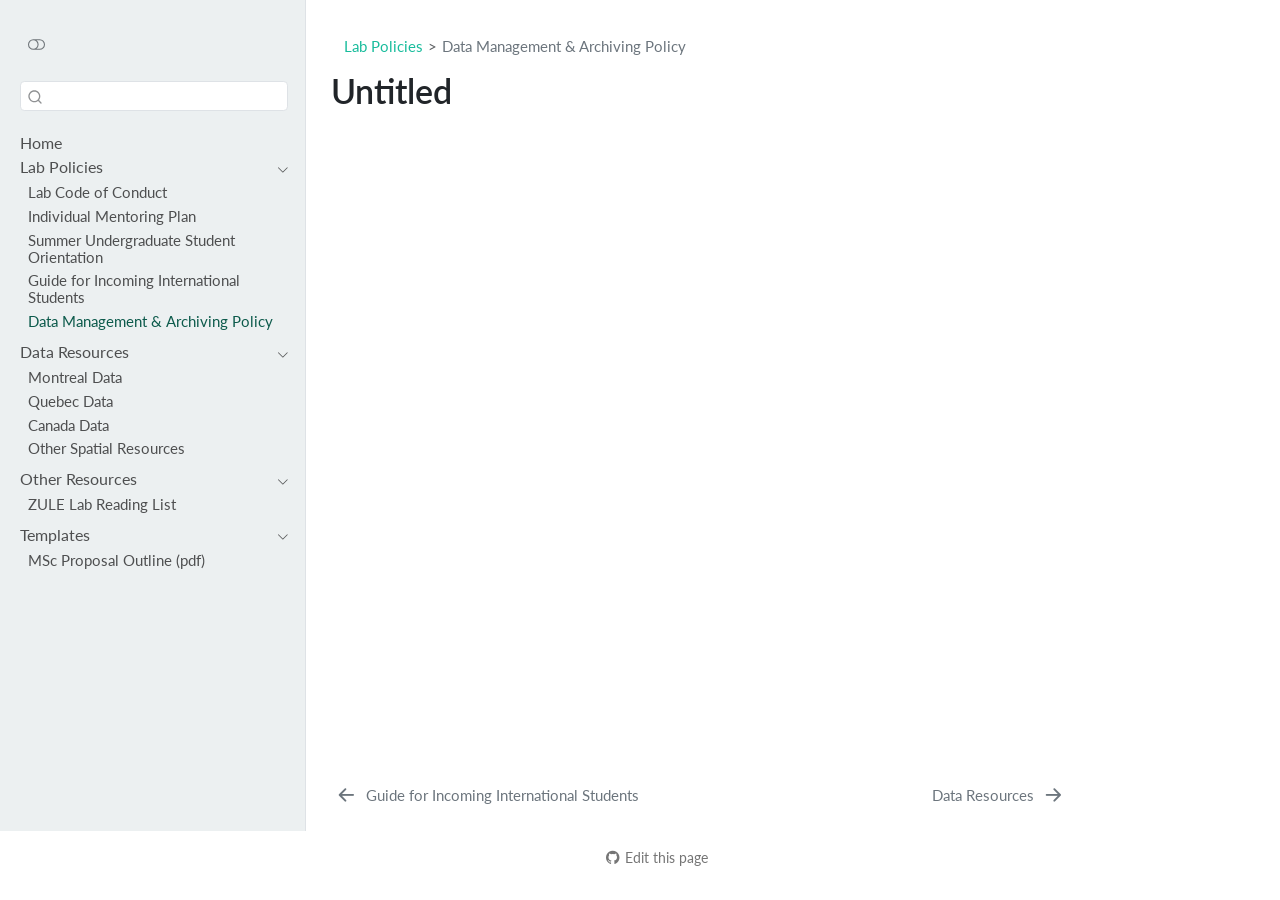
==== docs/policies/06-data-management.html @ 966eddfb "revamp structure" ====
<!DOCTYPE html>
<html xmlns="http://www.w3.org/1999/xhtml" lang="en" xml:lang="en"><head>

<meta charset="utf-8">
<meta name="generator" content="quarto-1.9.38">

<meta name="viewport" content="width=device-width, initial-scale=1.0, user-scalable=yes">


<title>Untitled – ZULE Lab Resources</title>
<style>
/* Default styles provided by pandoc.
** See https://pandoc.org/MANUAL.html#variables-for-html for config info.
*/
code{white-space: pre-wrap;}
span.smallcaps{font-variant: small-caps;}
div.columns{display: flex; gap: min(4vw, 1.5em);}
div.column{flex: auto; overflow-x: auto;}
div.hanging-indent{margin-left: 1.5em; text-indent: -1.5em;}
ul.task-list{list-style: none;}
ul.task-list li input[type="checkbox"] {
  width: 0.8em;
  margin: 0 0.8em 0.2em -1em; /* quarto-specific, see https://github.com/quarto-dev/quarto-cli/issues/4556 */ 
  vertical-align: middle;
}
</style>


<script src="../site_libs/quarto-nav/quarto-nav.js"></script>
<script src="../site_libs/quarto-nav/headroom.min.js"></script>
<script src="../site_libs/clipboard/clipboard.min.js"></script>
<script src="../site_libs/quarto-search/autocomplete.umd.js"></script>
<script src="../site_libs/quarto-search/fuse.min.js"></script>
<script src="../site_libs/quarto-search/quarto-search.js"></script>
<meta name="quarto:offset" content="../">
<link href="../spatial-resources/00-spatial-resources.html" rel="next">
<link href="../policies/05-international-student-orientation.html" rel="prev">
<script src="../site_libs/quarto-html/quarto.js" type="module"></script>
<script src="../site_libs/quarto-html/tabsets/tabsets.js" type="module"></script>
<script src="../site_libs/quarto-html/popper.min.js"></script>
<script src="../site_libs/quarto-html/tippy.umd.min.js"></script>
<script src="../site_libs/quarto-html/anchor.min.js"></script>
<link href="../site_libs/quarto-html/tippy.css" rel="stylesheet">
<link href="../site_libs/quarto-html/quarto-syntax-highlighting-15634bcf2e68342d4ad2dfa704d543f6.css" rel="stylesheet" class="quarto-color-scheme" id="quarto-text-highlighting-styles">
<link href="../site_libs/quarto-html/quarto-syntax-highlighting-dark-0a6b7249c26820e032cb0bd839ff02b1.css" rel="stylesheet" class="quarto-color-scheme quarto-color-alternate" id="quarto-text-highlighting-styles">
<link href="../site_libs/quarto-html/quarto-syntax-highlighting-15634bcf2e68342d4ad2dfa704d543f6.css" rel="stylesheet" class="quarto-color-scheme-extra" id="quarto-text-highlighting-styles">
<script src="../site_libs/bootstrap/bootstrap.min.js"></script>
<link href="../site_libs/bootstrap/bootstrap-icons.css" rel="stylesheet">
<link href="../site_libs/bootstrap/bootstrap-dfa6c60f9e2a858bb5da601997c369d1.min.css" rel="stylesheet" append-hash="true" class="quarto-color-scheme" id="quarto-bootstrap" data-mode="light">
<link href="../site_libs/bootstrap/bootstrap-dark-0b625a34ad3ce481e390cf41b3ecef67.min.css" rel="stylesheet" append-hash="true" class="quarto-color-scheme quarto-color-alternate" id="quarto-bootstrap" data-mode="dark">
<link href="../site_libs/bootstrap/bootstrap-dfa6c60f9e2a858bb5da601997c369d1.min.css" rel="stylesheet" append-hash="true" class="quarto-color-scheme-extra" id="quarto-bootstrap" data-mode="light">
<script id="quarto-search-options" type="application/json">{
  "location": "sidebar",
  "copy-button": false,
  "collapse-after": 3,
  "panel-placement": "start",
  "type": "textbox",
  "limit": 50,
  "keyboard-shortcut": [
    "f",
    "/",
    "s"
  ],
  "show-item-context": false,
  "language": {
    "search-no-results-text": "No results",
    "search-matching-documents-text": "matching documents",
    "search-copy-link-title": "Copy link to search",
    "search-hide-matches-text": "Hide additional matches",
    "search-more-match-text": "more match in this document",
    "search-more-matches-text": "more matches in this document",
    "search-clear-button-title": "Clear",
    "search-text-placeholder": "",
    "search-detached-cancel-button-title": "Cancel",
    "search-submit-button-title": "Submit",
    "search-label": "Search"
  }
}</script>


</head>

<body class="nav-sidebar docked quarto-light"><script id="quarto-html-before-body" type="application/javascript">
    const toggleBodyColorMode = (bsSheetEl) => {
      const mode = bsSheetEl.getAttribute("data-mode");
      const bodyEl = window.document.querySelector("body");
      if (mode === "dark") {
        bodyEl.classList.add("quarto-dark");
        bodyEl.classList.remove("quarto-light");
      } else {
        bodyEl.classList.add("quarto-light");
        bodyEl.classList.remove("quarto-dark");
      }
    }
    const toggleBodyColorPrimary = () => {
      const bsSheetEl = window.document.querySelector("link#quarto-bootstrap:not([rel=disabled-stylesheet])");
      if (bsSheetEl) {
        toggleBodyColorMode(bsSheetEl);
      }
    }
    const setColorSchemeToggle = (alternate) => {
      const toggles = window.document.querySelectorAll('.quarto-color-scheme-toggle');
      for (let i=0; i < toggles.length; i++) {
        const toggle = toggles[i];
        if (toggle) {
          if (alternate) {
            toggle.classList.add("alternate");
          } else {
            toggle.classList.remove("alternate");
          }
        }
      }
    };
    const toggleColorMode = (alternate) => {
      // Switch the stylesheets
      const primaryStylesheets = window.document.querySelectorAll('link.quarto-color-scheme:not(.quarto-color-alternate)');
      const alternateStylesheets = window.document.querySelectorAll('link.quarto-color-scheme.quarto-color-alternate');
      manageTransitions('#quarto-margin-sidebar .nav-link', false);
      if (alternate) {
        // note: dark is layered on light, we don't disable primary!
        enableStylesheet(alternateStylesheets);
        for (const sheetNode of alternateStylesheets) {
          if (sheetNode.id === "quarto-bootstrap") {
            toggleBodyColorMode(sheetNode);
          }
        }
      } else {
        disableStylesheet(alternateStylesheets);
        enableStylesheet(primaryStylesheets)
        toggleBodyColorPrimary();
      }
      manageTransitions('#quarto-margin-sidebar .nav-link', true);
      // Switch the toggles
      setColorSchemeToggle(alternate)
      // Hack to workaround the fact that safari doesn't
      // properly recolor the scrollbar when toggling (#1455)
      if (navigator.userAgent.indexOf('Safari') > 0 && navigator.userAgent.indexOf('Chrome') == -1) {
        manageTransitions("body", false);
        window.scrollTo(0, 1);
        setTimeout(() => {
          window.scrollTo(0, 0);
          manageTransitions("body", true);
        }, 40);
      }
    }
    const disableStylesheet = (stylesheets) => {
      for (let i=0; i < stylesheets.length; i++) {
        const stylesheet = stylesheets[i];
        stylesheet.rel = 'disabled-stylesheet';
      }
    }
    const enableStylesheet = (stylesheets) => {
      for (let i=0; i < stylesheets.length; i++) {
        const stylesheet = stylesheets[i];
        if(stylesheet.rel !== 'stylesheet') { // for Chrome, which will still FOUC without this check
          stylesheet.rel = 'stylesheet';
        }
      }
    }
    const manageTransitions = (selector, allowTransitions) => {
      const els = window.document.querySelectorAll(selector);
      for (let i=0; i < els.length; i++) {
        const el = els[i];
        if (allowTransitions) {
          el.classList.remove('notransition');
        } else {
          el.classList.add('notransition');
        }
      }
    }
    const isFileUrl = () => {
      return window.location.protocol === 'file:';
    }
    const hasAlternateSentinel = () => {
      let styleSentinel = getColorSchemeSentinel();
      if (styleSentinel !== null) {
        return styleSentinel === "alternate";
      } else {
        return false;
      }
    }
    const setStyleSentinel = (alternate) => {
      const value = alternate ? "alternate" : "default";
      if (!isFileUrl()) {
        window.localStorage.setItem("quarto-color-scheme", value);
      } else {
        localAlternateSentinel = value;
      }
    }
    const getColorSchemeSentinel = () => {
      if (!isFileUrl()) {
        const storageValue = window.localStorage.getItem("quarto-color-scheme");
        return storageValue != null ? storageValue : localAlternateSentinel;
      } else {
        return localAlternateSentinel;
      }
    }
    const toggleGiscusIfUsed = (isAlternate, darkModeDefault) => {
      const baseTheme = document.querySelector('#giscus-base-theme')?.value ?? 'light';
      const alternateTheme = document.querySelector('#giscus-alt-theme')?.value ?? 'dark';
      let newTheme = '';
      if(authorPrefersDark) {
        newTheme = isAlternate ? baseTheme : alternateTheme;
      } else {
        newTheme = isAlternate ? alternateTheme : baseTheme;
      }
      const changeGiscusTheme = () => {
        // From: https://github.com/giscus/giscus/issues/336
        const sendMessage = (message) => {
          const iframe = document.querySelector('iframe.giscus-frame');
          if (!iframe) return;
          iframe.contentWindow.postMessage({ giscus: message }, 'https://giscus.app');
        }
        sendMessage({
          setConfig: {
            theme: newTheme
          }
        });
      }
      const isGiscussLoaded = window.document.querySelector('iframe.giscus-frame') !== null;
      if (isGiscussLoaded) {
        changeGiscusTheme();
      }
    };
    const authorPrefersDark = false;
    const darkModeDefault = authorPrefersDark;
      document.querySelector('link#quarto-text-highlighting-styles.quarto-color-scheme-extra').rel = 'disabled-stylesheet';
      document.querySelector('link#quarto-bootstrap.quarto-color-scheme-extra').rel = 'disabled-stylesheet';
    let localAlternateSentinel = darkModeDefault ? 'alternate' : 'default';
    // Dark / light mode switch
    window.quartoToggleColorScheme = () => {
      // Read the current dark / light value
      let toAlternate = !hasAlternateSentinel();
      toggleColorMode(toAlternate);
      setStyleSentinel(toAlternate);
      toggleGiscusIfUsed(toAlternate, darkModeDefault);
      window.dispatchEvent(new Event('resize'));
    };
    // Switch to dark mode if need be
    if (hasAlternateSentinel()) {
      toggleColorMode(true);
    } else {
      toggleColorMode(false);
    }
  </script>

<div id="quarto-search-results"></div>
  <header id="quarto-header" class="headroom fixed-top">
  <nav class="quarto-secondary-nav">
    <div class="container-fluid d-flex">
      <button type="button" class="quarto-btn-toggle btn" data-bs-toggle="collapse" role="button" data-bs-target=".quarto-sidebar-collapse-item" aria-controls="quarto-sidebar" aria-expanded="false" aria-label="Toggle sidebar navigation" onclick="if (window.quartoToggleHeadroom) { window.quartoToggleHeadroom(); }">
        <i class="bi bi-layout-text-sidebar-reverse"></i>
      </button>
        <nav class="quarto-page-breadcrumbs" aria-label="breadcrumb"><ol class="breadcrumb"><li class="breadcrumb-item"><a href="../policies/00-policies.html">Lab Policies</a></li><li class="breadcrumb-item"><a href="../policies/06-data-management.html">Data Management &amp; Archiving Policy</a></li></ol></nav>
        <a class="flex-grow-1" role="navigation" data-bs-toggle="collapse" data-bs-target=".quarto-sidebar-collapse-item" aria-controls="quarto-sidebar" aria-expanded="false" aria-label="Toggle sidebar navigation" onclick="if (window.quartoToggleHeadroom) { window.quartoToggleHeadroom(); }">      
        </a>
      <button type="button" class="btn quarto-search-button" aria-label="Search" onclick="window.quartoOpenSearch();">
        <i class="bi bi-search"></i>
      </button>
    </div>
  </nav>
</header>
<!-- content -->
<div id="quarto-content" class="quarto-container page-columns page-rows-contents page-layout-article">
<!-- sidebar -->
  <nav id="quarto-sidebar" class="sidebar collapse collapse-horizontal quarto-sidebar-collapse-item sidebar-navigation docked overflow-auto">
    <div class="pt-lg-2 mt-2 text-left sidebar-header">
      <a href="../index.html" class="sidebar-logo-link">
      <img src="../imgs/ZULE_logo_white.png" alt="" class="sidebar-logo light-content py-0 d-lg-inline d-none">
      <img src="../imgs/ZULE_logo_white.png" alt="" class="sidebar-logo dark-content py-0 d-lg-inline d-none">
      </a>
      <div class="sidebar-tools-main">
  <a href="" class="quarto-color-scheme-toggle quarto-navigation-tool  px-1" onclick="window.quartoToggleColorScheme(); return false;" title="Toggle dark mode"><i class="bi"></i></a>
</div>
      </div>
        <div class="mt-2 flex-shrink-0 align-items-center">
        <div class="sidebar-search">
        <div id="quarto-search" class="" title="Search"></div>
        </div>
        </div>
    <div class="sidebar-menu-container"> 
    <ul class="list-unstyled mt-1">
        <li class="sidebar-item">
  <div class="sidebar-item-container"> 
  <a href="../index.html" class="sidebar-item-text sidebar-link">
 <span class="menu-text">Home</span></a>
  </div>
</li>
        <li class="sidebar-item sidebar-item-section">
      <div class="sidebar-item-container"> 
            <a href="../policies/00-policies.html" class="sidebar-item-text sidebar-link">
 <span class="menu-text">Lab Policies</span></a>
          <a class="sidebar-item-toggle text-start" data-bs-toggle="collapse" data-bs-target="#quarto-sidebar-section-1" role="navigation" aria-expanded="true" aria-label="Toggle section">
            <i class="bi bi-chevron-right ms-2"></i>
          </a> 
      </div>
      <ul id="quarto-sidebar-section-1" class="collapse list-unstyled sidebar-section depth1 show">  
          <li class="sidebar-item">
  <div class="sidebar-item-container"> 
  <a href="../policies/01-code-of-conduct.html" class="sidebar-item-text sidebar-link">
 <span class="menu-text">Lab Code of Conduct</span></a>
  </div>
</li>
          <li class="sidebar-item">
  <div class="sidebar-item-container"> 
  <a href="../policies/02-individual-mentoring-plan.html" class="sidebar-item-text sidebar-link">
 <span class="menu-text">Individual Mentoring Plan</span></a>
  </div>
</li>
          <li class="sidebar-item">
  <div class="sidebar-item-container"> 
  <a href="../policies/04-summer-undergrad-orientation.html" class="sidebar-item-text sidebar-link">
 <span class="menu-text">Summer Undergraduate Student Orientation</span></a>
  </div>
</li>
          <li class="sidebar-item">
  <div class="sidebar-item-container"> 
  <a href="../policies/05-international-student-orientation.html" class="sidebar-item-text sidebar-link">
 <span class="menu-text">Guide for Incoming International Students</span></a>
  </div>
</li>
          <li class="sidebar-item">
  <div class="sidebar-item-container"> 
  <a href="../policies/06-data-management.html" class="sidebar-item-text sidebar-link active">
 <span class="menu-text">Data Management &amp; Archiving Policy</span></a>
  </div>
</li>
      </ul>
  </li>
        <li class="sidebar-item sidebar-item-section">
      <div class="sidebar-item-container"> 
            <a href="../spatial-resources/00-spatial-resources.html" class="sidebar-item-text sidebar-link">
 <span class="menu-text">Data Resources</span></a>
          <a class="sidebar-item-toggle text-start" data-bs-toggle="collapse" data-bs-target="#quarto-sidebar-section-2" role="navigation" aria-expanded="true" aria-label="Toggle section">
            <i class="bi bi-chevron-right ms-2"></i>
          </a> 
      </div>
      <ul id="quarto-sidebar-section-2" class="collapse list-unstyled sidebar-section depth1 show">  
          <li class="sidebar-item">
  <div class="sidebar-item-container"> 
  <a href="../spatial-resources/01-montreal-data.html" class="sidebar-item-text sidebar-link">
 <span class="menu-text">Montreal Data</span></a>
  </div>
</li>
          <li class="sidebar-item">
  <div class="sidebar-item-container"> 
  <a href="../spatial-resources/02-quebec-data.html" class="sidebar-item-text sidebar-link">
 <span class="menu-text">Quebec Data</span></a>
  </div>
</li>
          <li class="sidebar-item">
  <div class="sidebar-item-container"> 
  <a href="../spatial-resources/03-canada-data.html" class="sidebar-item-text sidebar-link">
 <span class="menu-text">Canada Data</span></a>
  </div>
</li>
          <li class="sidebar-item">
  <div class="sidebar-item-container"> 
  <a href="../spatial-resources/04-other.html" class="sidebar-item-text sidebar-link">
 <span class="menu-text">Other Spatial Resources</span></a>
  </div>
</li>
      </ul>
  </li>
        <li class="sidebar-item sidebar-item-section">
      <div class="sidebar-item-container"> 
            <a href="../other-resources/00-other-resources.html" class="sidebar-item-text sidebar-link">
 <span class="menu-text">Other Resources</span></a>
          <a class="sidebar-item-toggle text-start" data-bs-toggle="collapse" data-bs-target="#quarto-sidebar-section-3" role="navigation" aria-expanded="true" aria-label="Toggle section">
            <i class="bi bi-chevron-right ms-2"></i>
          </a> 
      </div>
      <ul id="quarto-sidebar-section-3" class="collapse list-unstyled sidebar-section depth1 show">  
          <li class="sidebar-item">
  <div class="sidebar-item-container"> 
  <a href="../other-resources/01-zule-lab-reading-list.html" class="sidebar-item-text sidebar-link">
 <span class="menu-text">ZULE Lab Reading List</span></a>
  </div>
</li>
      </ul>
  </li>
        <li class="sidebar-item sidebar-item-section">
      <div class="sidebar-item-container"> 
            <a class="sidebar-item-text sidebar-link text-start" data-bs-toggle="collapse" data-bs-target="#quarto-sidebar-section-4" role="navigation" aria-expanded="true">
 <span class="menu-text">Templates</span></a>
          <a class="sidebar-item-toggle text-start" data-bs-toggle="collapse" data-bs-target="#quarto-sidebar-section-4" role="navigation" aria-expanded="true" aria-label="Toggle section">
            <i class="bi bi-chevron-right ms-2"></i>
          </a> 
      </div>
      <ul id="quarto-sidebar-section-4" class="collapse list-unstyled sidebar-section depth1 show">  
          <li class="sidebar-item">
  <div class="sidebar-item-container"> 
  <a href="../policies/msc-proposal-outline.pdf" class="sidebar-item-text sidebar-link">
 <span class="menu-text">MSc Proposal Outline (pdf)</span></a>
  </div>
</li>
      </ul>
  </li>
    </ul>
    </div>
</nav>
<div id="quarto-sidebar-glass" class="quarto-sidebar-collapse-item" data-bs-toggle="collapse" data-bs-target=".quarto-sidebar-collapse-item"></div>
<!-- margin-sidebar -->
    <div id="quarto-margin-sidebar" class="sidebar margin-sidebar zindex-bottom">
        
    </div>
<!-- main -->
<main class="content" id="quarto-document-content">


<header id="title-block-header" class="quarto-title-block default"><nav class="quarto-page-breadcrumbs quarto-title-breadcrumbs d-none d-lg-block" aria-label="breadcrumb"><ol class="breadcrumb"><li class="breadcrumb-item"><a href="../policies/00-policies.html">Lab Policies</a></li><li class="breadcrumb-item"><a href="../policies/06-data-management.html">Data Management &amp; Archiving Policy</a></li></ol></nav>
<div class="quarto-title">
<h1 class="title">Untitled</h1>
</div>



<div class="quarto-title-meta">

    
  
    
  </div>
  


</header>





</main> <!-- /main -->
<script id="quarto-html-after-body" type="application/javascript">
  window.document.addEventListener("DOMContentLoaded", function (event) {
    // Ensure there is a toggle, if there isn't float one in the top right
    if (window.document.querySelector('.quarto-color-scheme-toggle') === null) {
      const a = window.document.createElement('a');
      a.classList.add('top-right');
      a.classList.add('quarto-color-scheme-toggle');
      a.href = "";
      a.onclick = function() { try { window.quartoToggleColorScheme(); } catch {} return false; };
      const i = window.document.createElement("i");
      i.classList.add('bi');
      a.appendChild(i);
      window.document.body.appendChild(a);
    }
    setColorSchemeToggle(hasAlternateSentinel())
    const icon = "";
    const anchorJS = new window.AnchorJS();
    anchorJS.options = {
      placement: 'right',
      icon: icon
    };
    anchorJS.add('.anchored');
    const isCodeAnnotation = (el) => {
      for (const clz of el.classList) {
        if (clz.startsWith('code-annotation-')) {                     
          return true;
        }
      }
      return false;
    }
    const onCopySuccess = function(e) {
      // button target
      const button = e.trigger;
      // don't keep focus
      button.blur();
      // flash "checked"
      button.classList.add('code-copy-button-checked');
      var currentTitle = button.getAttribute("title");
      button.setAttribute("title", "Copied!");
      let tooltip;
      if (window.bootstrap) {
        button.setAttribute("data-bs-toggle", "tooltip");
        button.setAttribute("data-bs-placement", "left");
        button.setAttribute("data-bs-title", "Copied!");
        tooltip = new bootstrap.Tooltip(button, 
          { trigger: "manual", 
            customClass: "code-copy-button-tooltip",
            offset: [0, -8]});
        tooltip.show();    
      }
      setTimeout(function() {
        if (tooltip) {
          tooltip.hide();
          button.removeAttribute("data-bs-title");
          button.removeAttribute("data-bs-toggle");
          button.removeAttribute("data-bs-placement");
        }
        button.setAttribute("title", currentTitle);
        button.classList.remove('code-copy-button-checked');
      }, 1000);
      // clear code selection
      e.clearSelection();
    }
    const getTextToCopy = function(trigger) {
      const outerScaffold = trigger.parentElement.cloneNode(true);
      const codeEl = outerScaffold.querySelector('code');
      for (const childEl of codeEl.children) {
        if (isCodeAnnotation(childEl)) {
          childEl.remove();
        }
      }
      return codeEl.innerText;
    }
    const clipboard = new window.ClipboardJS('.code-copy-button:not([data-in-quarto-modal])', {
      text: getTextToCopy
    });
    clipboard.on('success', onCopySuccess);
    if (window.document.getElementById('quarto-embedded-source-code-modal')) {
      const clipboardModal = new window.ClipboardJS('.code-copy-button[data-in-quarto-modal]', {
        text: getTextToCopy,
        container: window.document.getElementById('quarto-embedded-source-code-modal')
      });
      clipboardModal.on('success', onCopySuccess);
    }
      var localhostRegex = new RegExp(/^(?:http|https):\/\/localhost\:?[0-9]*\//);
      var mailtoRegex = new RegExp(/^mailto:/);
        var filterRegex = new RegExp('/' + window.location.host + '/');
      var isInternal = (href) => {
          return filterRegex.test(href) || localhostRegex.test(href) || mailtoRegex.test(href);
      }
      // Inspect non-navigation links and adorn them if external
     var links = window.document.querySelectorAll('a[href]:not(.nav-link):not(.navbar-brand):not(.toc-action):not(.sidebar-link):not(.sidebar-item-toggle):not(.pagination-link):not(.no-external):not([aria-hidden]):not(.dropdown-item):not(.quarto-navigation-tool):not(.about-link)');
      for (var i=0; i<links.length; i++) {
        const link = links[i];
        if (!isInternal(link.href)) {
          // undo the damage that might have been done by quarto-nav.js in the case of
          // links that we want to consider external
          if (link.dataset.originalHref !== undefined) {
            link.href = link.dataset.originalHref;
          }
        }
      }
    function tippyHover(el, contentFn, onTriggerFn, onUntriggerFn) {
      const config = {
        allowHTML: true,
        maxWidth: 500,
        delay: 100,
        arrow: false,
        appendTo: function(el) {
            return el.parentElement;
        },
        interactive: true,
        interactiveBorder: 10,
        theme: 'quarto',
        placement: 'bottom-start',
      };
      if (contentFn) {
        config.content = contentFn;
      }
      if (onTriggerFn) {
        config.onTrigger = onTriggerFn;
      }
      if (onUntriggerFn) {
        config.onUntrigger = onUntriggerFn;
      }
      window.tippy(el, config); 
    }
    const noterefs = window.document.querySelectorAll('a[role="doc-noteref"]');
    for (var i=0; i<noterefs.length; i++) {
      const ref = noterefs[i];
      tippyHover(ref, function() {
        // use id or data attribute instead here
        let href = ref.getAttribute('data-footnote-href') || ref.getAttribute('href');
        try { href = new URL(href).hash; } catch {}
        const id = href.replace(/^#\/?/, "");
        const note = window.document.getElementById(id);
        if (note) {
          return note.innerHTML;
        } else {
          return "";
        }
      });
    }
    const xrefs = window.document.querySelectorAll('a.quarto-xref');
    const processXRef = (id, note) => {
      // Strip column container classes
      const stripColumnClz = (el) => {
        el.classList.remove("page-full", "page-columns");
        if (el.children) {
          for (const child of el.children) {
            stripColumnClz(child);
          }
        }
      }
      stripColumnClz(note)
      if (id === null || id.startsWith('sec-')) {
        // Special case sections, only their first couple elements
        const container = document.createElement("div");
        if (note.children && note.children.length > 2) {
          container.appendChild(note.children[0].cloneNode(true));
          for (let i = 1; i < note.children.length; i++) {
            const child = note.children[i];
            if (child.tagName === "P" && child.innerText === "") {
              continue;
            } else {
              container.appendChild(child.cloneNode(true));
              break;
            }
          }
          if (window.Quarto?.typesetMath) {
            window.Quarto.typesetMath(container);
          }
          return container.innerHTML
        } else {
          if (window.Quarto?.typesetMath) {
            window.Quarto.typesetMath(note);
          }
          return note.innerHTML;
        }
      } else {
        // Remove any anchor links if they are present
        const anchorLink = note.querySelector('a.anchorjs-link');
        if (anchorLink) {
          anchorLink.remove();
        }
        if (window.Quarto?.typesetMath) {
          window.Quarto.typesetMath(note);
        }
        if (note.classList.contains("callout")) {
          return note.outerHTML;
        } else {
          return note.innerHTML;
        }
      }
    }
    for (var i=0; i<xrefs.length; i++) {
      const xref = xrefs[i];
      tippyHover(xref, undefined, function(instance) {
        instance.disable();
        let url = xref.getAttribute('href');
        let hash = undefined; 
        if (url.startsWith('#')) {
          hash = url;
        } else {
          try { hash = new URL(url).hash; } catch {}
        }
        if (hash) {
          const id = hash.replace(/^#\/?/, "");
          const note = window.document.getElementById(id);
          if (note !== null) {
            try {
              const html = processXRef(id, note.cloneNode(true));
              instance.setContent(html);
            } finally {
              instance.enable();
              instance.show();
            }
          } else {
            // See if we can fetch this
            fetch(url.split('#')[0])
            .then(res => res.text())
            .then(html => {
              const parser = new DOMParser();
              const htmlDoc = parser.parseFromString(html, "text/html");
              const note = htmlDoc.getElementById(id);
              if (note !== null) {
                const html = processXRef(id, note);
                instance.setContent(html);
              } 
            }).finally(() => {
              instance.enable();
              instance.show();
            });
          }
        } else {
          // See if we can fetch a full url (with no hash to target)
          // This is a special case and we should probably do some content thinning / targeting
          fetch(url)
          .then(res => res.text())
          .then(html => {
            const parser = new DOMParser();
            const htmlDoc = parser.parseFromString(html, "text/html");
            const note = htmlDoc.querySelector('main.content');
            if (note !== null) {
              // This should only happen for chapter cross references
              // (since there is no id in the URL)
              // remove the first header
              if (note.children.length > 0 && note.children[0].tagName === "HEADER") {
                note.children[0].remove();
              }
              const html = processXRef(null, note);
              instance.setContent(html);
            } 
          }).finally(() => {
            instance.enable();
            instance.show();
          });
        }
      }, function(instance) {
      });
    }
        let selectedAnnoteEl;
        const selectorForAnnotation = ( cell, annotation) => {
          let cellAttr = 'data-code-cell="' + cell + '"';
          let lineAttr = 'data-code-annotation="' +  annotation + '"';
          const selector = 'span[' + cellAttr + '][' + lineAttr + ']';
          return selector;
        }
        const selectCodeLines = (annoteEl) => {
          const doc = window.document;
          const targetCell = annoteEl.getAttribute("data-target-cell");
          const targetAnnotation = annoteEl.getAttribute("data-target-annotation");
          const annoteSpan = window.document.querySelector(selectorForAnnotation(targetCell, targetAnnotation));
          const lines = annoteSpan.getAttribute("data-code-lines").split(",");
          const lineIds = lines.map((line) => {
            return targetCell + "-" + line;
          })
          let top = null;
          let height = null;
          let parent = null;
          if (lineIds.length > 0) {
              //compute the position of the single el (top and bottom and make a div)
              const el = window.document.getElementById(lineIds[0]);
              top = el.offsetTop;
              height = el.offsetHeight;
              parent = el.parentElement.parentElement;
            if (lineIds.length > 1) {
              const lastEl = window.document.getElementById(lineIds[lineIds.length - 1]);
              const bottom = lastEl.offsetTop + lastEl.offsetHeight;
              height = bottom - top;
            }
            if (top !== null && height !== null && parent !== null) {
              // cook up a div (if necessary) and position it 
              let div = window.document.getElementById("code-annotation-line-highlight");
              if (div === null) {
                div = window.document.createElement("div");
                div.setAttribute("id", "code-annotation-line-highlight");
                div.style.position = 'absolute';
                parent.appendChild(div);
              }
              div.style.top = top - 2 + "px";
              div.style.height = height + 4 + "px";
              div.style.left = 0;
              let gutterDiv = window.document.getElementById("code-annotation-line-highlight-gutter");
              if (gutterDiv === null) {
                gutterDiv = window.document.createElement("div");
                gutterDiv.setAttribute("id", "code-annotation-line-highlight-gutter");
                gutterDiv.style.position = 'absolute';
                const codeCell = window.document.getElementById(targetCell);
                const gutter = codeCell.querySelector('.code-annotation-gutter');
                gutter.appendChild(gutterDiv);
              }
              gutterDiv.style.top = top - 2 + "px";
              gutterDiv.style.height = height + 4 + "px";
            }
            selectedAnnoteEl = annoteEl;
          }
        };
        const unselectCodeLines = () => {
          const elementsIds = ["code-annotation-line-highlight", "code-annotation-line-highlight-gutter"];
          elementsIds.forEach((elId) => {
            const div = window.document.getElementById(elId);
            if (div) {
              div.remove();
            }
          });
          selectedAnnoteEl = undefined;
        };
          // Handle positioning of the toggle
      window.addEventListener(
        "resize",
        throttle(() => {
          elRect = undefined;
          if (selectedAnnoteEl) {
            selectCodeLines(selectedAnnoteEl);
          }
        }, 10)
      );
      function throttle(fn, ms) {
      let throttle = false;
      let timer;
        return (...args) => {
          if(!throttle) { // first call gets through
              fn.apply(this, args);
              throttle = true;
          } else { // all the others get throttled
              if(timer) clearTimeout(timer); // cancel #2
              timer = setTimeout(() => {
                fn.apply(this, args);
                timer = throttle = false;
              }, ms);
          }
        };
      }
        // Attach click handler to the DT
        const annoteDls = window.document.querySelectorAll('dt[data-target-cell]');
        for (const annoteDlNode of annoteDls) {
          annoteDlNode.addEventListener('click', (event) => {
            const clickedEl = event.target;
            if (clickedEl !== selectedAnnoteEl) {
              unselectCodeLines();
              const activeEl = window.document.querySelector('dt[data-target-cell].code-annotation-active');
              if (activeEl) {
                activeEl.classList.remove('code-annotation-active');
              }
              selectCodeLines(clickedEl);
              clickedEl.classList.add('code-annotation-active');
            } else {
              // Unselect the line
              unselectCodeLines();
              clickedEl.classList.remove('code-annotation-active');
            }
          });
        }
    const findCites = (el) => {
      const parentEl = el.parentElement;
      if (parentEl) {
        const cites = parentEl.dataset.cites;
        if (cites) {
          return {
            el,
            cites: cites.split(' ')
          };
        } else {
          return findCites(el.parentElement)
        }
      } else {
        return undefined;
      }
    };
    var bibliorefs = window.document.querySelectorAll('a[role="doc-biblioref"]');
    for (var i=0; i<bibliorefs.length; i++) {
      const ref = bibliorefs[i];
      const citeInfo = findCites(ref);
      if (citeInfo) {
        tippyHover(citeInfo.el, function() {
          var popup = window.document.createElement('div');
          citeInfo.cites.forEach(function(cite) {
            var citeDiv = window.document.createElement('div');
            citeDiv.classList.add('hanging-indent');
            citeDiv.classList.add('csl-entry');
            var biblioDiv = window.document.getElementById('ref-' + cite);
            if (biblioDiv) {
              citeDiv.innerHTML = biblioDiv.innerHTML;
            }
            popup.appendChild(citeDiv);
          });
          return popup.innerHTML;
        });
      }
    }
  });
  </script>
<nav class="page-navigation">
  <div class="nav-page nav-page-previous">
      <a href="../policies/05-international-student-orientation.html" class="pagination-link" aria-label="Guide for Incoming International Students">
        <i class="bi bi-arrow-left-short"></i> <span class="nav-page-text">Guide for Incoming International Students</span>
      </a>          
  </div>
  <div class="nav-page nav-page-next">
      <a href="../spatial-resources/00-spatial-resources.html" class="pagination-link" aria-label="Data Resources">
        <span class="nav-page-text">Data Resources</span> <i class="bi bi-arrow-right-short"></i>
      </a>
  </div>
</nav>
</div> <!-- /content -->




<footer class="footer"><div class="nav-footer"><div class="nav-footer-center"><div class="toc-actions"><ul><li><a href="https://github.com/zule-lab/internal-resources/edit/main/policies/06-data-management.qmd" class="toc-action"><i class="bi bi-github"></i>Edit this page</a></li></ul></div></div></div></footer></body></html>
---- docs/site_libs/quarto-html/quarto-syntax-highlighting-15634bcf2e68342d4ad2dfa704d543f6.css ----
/* quarto syntax highlight colors */
:root {
  --quarto-hl-ot-color: #003B4F;
  --quarto-hl-at-color: #657422;
  --quarto-hl-ss-color: #20794D;
  --quarto-hl-an-color: #5E5E5E;
  --quarto-hl-fu-color: #4758AB;
  --quarto-hl-st-color: #20794D;
  --quarto-hl-cf-color: #003B4F;
  --quarto-hl-op-color: #5E5E5E;
  --quarto-hl-er-color: #AD0000;
  --quarto-hl-bn-color: #AD0000;
  --quarto-hl-al-color: #AD0000;
  --quarto-hl-va-color: #111111;
  --quarto-hl-bu-color: inherit;
  --quarto-hl-ex-color: inherit;
  --quarto-hl-pp-color: #AD0000;
  --quarto-hl-in-color: #5E5E5E;
  --quarto-hl-vs-color: #20794D;
  --quarto-hl-wa-color: #5E5E5E;
  --quarto-hl-do-color: #5E5E5E;
  --quarto-hl-im-color: #00769E;
  --quarto-hl-ch-color: #20794D;
  --quarto-hl-dt-color: #AD0000;
  --quarto-hl-fl-color: #AD0000;
  --quarto-hl-co-color: #5E5E5E;
  --quarto-hl-cv-color: #5E5E5E;
  --quarto-hl-cn-color: #8f5902;
  --quarto-hl-sc-color: #5E5E5E;
  --quarto-hl-dv-color: #AD0000;
  --quarto-hl-kw-color: #003B4F;
}

/* other quarto variables */
:root {
  --quarto-font-monospace: SFMono-Regular, Menlo, Monaco, Consolas, "Liberation Mono", "Courier New", monospace;
}

/* syntax highlight based on Pandoc's rules */
pre > code.sourceCode > span {
  color: #003B4F;
}

code.sourceCode > span {
  color: #003B4F;
}

div.sourceCode,
div.sourceCode pre.sourceCode {
  color: #003B4F;
}

/* Normal */
code span {
  color: #003B4F;
}

/* Alert */
code span.al {
  color: #AD0000;
  font-style: inherit;
}

/* Annotation */
code span.an {
  color: #5E5E5E;
  font-style: inherit;
}

/* Attribute */
code span.at {
  color: #657422;
  font-style: inherit;
}

/* BaseN */
code span.bn {
  color: #AD0000;
  font-style: inherit;
}

/* BuiltIn */
code span.bu {
  font-style: inherit;
}

/* ControlFlow */
code span.cf {
  color: #003B4F;
  font-weight: bold;
  font-style: inherit;
}

/* Char */
code span.ch {
  color: #20794D;
  font-style: inherit;
}

/* Constant */
code span.cn {
  color: #8f5902;
  font-style: inherit;
}

/* Comment */
code span.co {
  color: #5E5E5E;
  font-style: inherit;
}

/* CommentVar */
code span.cv {
  color: #5E5E5E;
  font-style: italic;
}

/* Documentation */
code span.do {
  color: #5E5E5E;
  font-style: italic;
}

/* DataType */
code span.dt {
  color: #AD0000;
  font-style: inherit;
}

/* DecVal */
code span.dv {
  color: #AD0000;
  font-style: inherit;
}

/* Error */
code span.er {
  color: #AD0000;
  font-style: inherit;
}

/* Extension */
code span.ex {
  font-style: inherit;
}

/* Float */
code span.fl {
  color: #AD0000;
  font-style: inherit;
}

/* Function */
code span.fu {
  color: #4758AB;
  font-style: inherit;
}

/* Import */
code span.im {
  color: #00769E;
  font-style: inherit;
}

/* Information */
code span.in {
  color: #5E5E5E;
  font-style: inherit;
}

/* Keyword */
code span.kw {
  color: #003B4F;
  font-weight: bold;
  font-style: inherit;
}

/* Operator */
code span.op {
  color: #5E5E5E;
  font-style: inherit;
}

/* Other */
code span.ot {
  color: #003B4F;
  font-style: inherit;
}

/* Preprocessor */
code span.pp {
  color: #AD0000;
  font-style: inherit;
}

/* SpecialChar */
code span.sc {
  color: #5E5E5E;
  font-style: inherit;
}

/* SpecialString */
code span.ss {
  color: #20794D;
  font-style: inherit;
}

/* String */
code span.st {
  color: #20794D;
  font-style: inherit;
}

/* Variable */
code span.va {
  color: #111111;
  font-style: inherit;
}

/* VerbatimString */
code span.vs {
  color: #20794D;
  font-style: inherit;
}

/* Warning */
code span.wa {
  color: #5E5E5E;
  font-style: italic;
}

.prevent-inlining {
  content: "</";
}

/*# sourceMappingURL=f23921c56f73e400b49028c9186a1aa0.css.map */
---- docs/site_libs/quarto-html/quarto-syntax-highlighting-dark-0a6b7249c26820e032cb0bd839ff02b1.css ----
/* quarto syntax highlight colors */
:root {
  --quarto-hl-al-color: #f07178;
  --quarto-hl-an-color: #d4d0ab;
  --quarto-hl-at-color: #00e0e0;
  --quarto-hl-bn-color: #d4d0ab;
  --quarto-hl-bu-color: #abe338;
  --quarto-hl-ch-color: #abe338;
  --quarto-hl-co-color: #f8f8f2;
  --quarto-hl-cv-color: #ffd700;
  --quarto-hl-cn-color: #ffd700;
  --quarto-hl-cf-color: #ffa07a;
  --quarto-hl-dt-color: #ffa07a;
  --quarto-hl-dv-color: #d4d0ab;
  --quarto-hl-do-color: #f8f8f2;
  --quarto-hl-er-color: #f07178;
  --quarto-hl-ex-color: #00e0e0;
  --quarto-hl-fl-color: #d4d0ab;
  --quarto-hl-fu-color: #ffa07a;
  --quarto-hl-im-color: #abe338;
  --quarto-hl-in-color: #d4d0ab;
  --quarto-hl-kw-color: #ffa07a;
  --quarto-hl-op-color: #ffa07a;
  --quarto-hl-ot-color: #00e0e0;
  --quarto-hl-pp-color: #dcc6e0;
  --quarto-hl-re-color: #00e0e0;
  --quarto-hl-sc-color: #abe338;
  --quarto-hl-ss-color: #abe338;
  --quarto-hl-st-color: #abe338;
  --quarto-hl-va-color: #00e0e0;
  --quarto-hl-vs-color: #abe338;
  --quarto-hl-wa-color: #dcc6e0;
}

/* other quarto variables */
:root {
  --quarto-font-monospace: SFMono-Regular, Menlo, Monaco, Consolas, "Liberation Mono", "Courier New", monospace;
}

/* syntax highlight based on Pandoc's rules */
pre > code.sourceCode > span {
  color: #f8f8f2;
}

code.sourceCode > span {
  color: #f8f8f2;
}

div.sourceCode,
div.sourceCode pre.sourceCode {
  color: #f8f8f2;
}

/* Normal */
code span {
  color: #f8f8f2;
}

/* Alert */
code span.al {
  color: #f07178;
}

/* Annotation */
code span.an {
  color: #d4d0ab;
}

/* Attribute */
code span.at {
  color: #00e0e0;
}

/* BaseN */
code span.bn {
  color: #d4d0ab;
}

/* BuiltIn */
code span.bu {
  color: #abe338;
}

/* ControlFlow */
code span.cf {
  font-weight: bold;
  color: #ffa07a;
}

/* Char */
code span.ch {
  color: #abe338;
}

/* Constant */
code span.cn {
  color: #ffd700;
}

/* Comment */
code span.co {
  font-style: italic;
  color: #f8f8f2;
}

/* CommentVar */
code span.cv {
  color: #ffd700;
}

/* Documentation */
code span.do {
  color: #f8f8f2;
}

/* DataType */
code span.dt {
  color: #ffa07a;
}

/* DecVal */
code span.dv {
  color: #d4d0ab;
}

/* Error */
code span.er {
  color: #f07178;
  text-decoration: underline;
}

/* Extension */
code span.ex {
  font-weight: bold;
  color: #00e0e0;
}

/* Float */
code span.fl {
  color: #d4d0ab;
}

/* Function */
code span.fu {
  color: #ffa07a;
}

/* Import */
code span.im {
  color: #abe338;
}

/* Information */
code span.in {
  color: #d4d0ab;
}

/* Keyword */
code span.kw {
  font-weight: bold;
  color: #ffa07a;
}

/* Operator */
code span.op {
  color: #ffa07a;
}

/* Other */
code span.ot {
  color: #00e0e0;
}

/* Preprocessor */
code span.pp {
  color: #dcc6e0;
}

/* RegionMarker */
code span.re {
  background-color: #f8f8f2;
  color: #00e0e0;
}

/* SpecialChar */
code span.sc {
  color: #abe338;
}

/* SpecialString */
code span.ss {
  color: #abe338;
}

/* String */
code span.st {
  color: #abe338;
}

/* Variable */
code span.va {
  color: #00e0e0;
}

/* VerbatimString */
code span.vs {
  color: #abe338;
}

/* Warning */
code span.wa {
  color: #dcc6e0;
}

.prevent-inlining {
  content: "</";
}

/*# sourceMappingURL=175367c052bafc98bd680af3479823f0.css.map */
---- docs/site_libs/quarto-html/quarto-syntax-highlighting-15634bcf2e68342d4ad2dfa704d543f6.css ----
/* quarto syntax highlight colors */
:root {
  --quarto-hl-ot-color: #003B4F;
  --quarto-hl-at-color: #657422;
  --quarto-hl-ss-color: #20794D;
  --quarto-hl-an-color: #5E5E5E;
  --quarto-hl-fu-color: #4758AB;
  --quarto-hl-st-color: #20794D;
  --quarto-hl-cf-color: #003B4F;
  --quarto-hl-op-color: #5E5E5E;
  --quarto-hl-er-color: #AD0000;
  --quarto-hl-bn-color: #AD0000;
  --quarto-hl-al-color: #AD0000;
  --quarto-hl-va-color: #111111;
  --quarto-hl-bu-color: inherit;
  --quarto-hl-ex-color: inherit;
  --quarto-hl-pp-color: #AD0000;
  --quarto-hl-in-color: #5E5E5E;
  --quarto-hl-vs-color: #20794D;
  --quarto-hl-wa-color: #5E5E5E;
  --quarto-hl-do-color: #5E5E5E;
  --quarto-hl-im-color: #00769E;
  --quarto-hl-ch-color: #20794D;
  --quarto-hl-dt-color: #AD0000;
  --quarto-hl-fl-color: #AD0000;
  --quarto-hl-co-color: #5E5E5E;
  --quarto-hl-cv-color: #5E5E5E;
  --quarto-hl-cn-color: #8f5902;
  --quarto-hl-sc-color: #5E5E5E;
  --quarto-hl-dv-color: #AD0000;
  --quarto-hl-kw-color: #003B4F;
}

/* other quarto variables */
:root {
  --quarto-font-monospace: SFMono-Regular, Menlo, Monaco, Consolas, "Liberation Mono", "Courier New", monospace;
}

/* syntax highlight based on Pandoc's rules */
pre > code.sourceCode > span {
  color: #003B4F;
}

code.sourceCode > span {
  color: #003B4F;
}

div.sourceCode,
div.sourceCode pre.sourceCode {
  color: #003B4F;
}

/* Normal */
code span {
  color: #003B4F;
}

/* Alert */
code span.al {
  color: #AD0000;
  font-style: inherit;
}

/* Annotation */
code span.an {
  color: #5E5E5E;
  font-style: inherit;
}

/* Attribute */
code span.at {
  color: #657422;
  font-style: inherit;
}

/* BaseN */
code span.bn {
  color: #AD0000;
  font-style: inherit;
}

/* BuiltIn */
code span.bu {
  font-style: inherit;
}

/* ControlFlow */
code span.cf {
  color: #003B4F;
  font-weight: bold;
  font-style: inherit;
}

/* Char */
code span.ch {
  color: #20794D;
  font-style: inherit;
}

/* Constant */
code span.cn {
  color: #8f5902;
  font-style: inherit;
}

/* Comment */
code span.co {
  color: #5E5E5E;
  font-style: inherit;
}

/* CommentVar */
code span.cv {
  color: #5E5E5E;
  font-style: italic;
}

/* Documentation */
code span.do {
  color: #5E5E5E;
  font-style: italic;
}

/* DataType */
code span.dt {
  color: #AD0000;
  font-style: inherit;
}

/* DecVal */
code span.dv {
  color: #AD0000;
  font-style: inherit;
}

/* Error */
code span.er {
  color: #AD0000;
  font-style: inherit;
}

/* Extension */
code span.ex {
  font-style: inherit;
}

/* Float */
code span.fl {
  color: #AD0000;
  font-style: inherit;
}

/* Function */
code span.fu {
  color: #4758AB;
  font-style: inherit;
}

/* Import */
code span.im {
  color: #00769E;
  font-style: inherit;
}

/* Information */
code span.in {
  color: #5E5E5E;
  font-style: inherit;
}

/* Keyword */
code span.kw {
  color: #003B4F;
  font-weight: bold;
  font-style: inherit;
}

/* Operator */
code span.op {
  color: #5E5E5E;
  font-style: inherit;
}

/* Other */
code span.ot {
  color: #003B4F;
  font-style: inherit;
}

/* Preprocessor */
code span.pp {
  color: #AD0000;
  font-style: inherit;
}

/* SpecialChar */
code span.sc {
  color: #5E5E5E;
  font-style: inherit;
}

/* SpecialString */
code span.ss {
  color: #20794D;
  font-style: inherit;
}

/* String */
code span.st {
  color: #20794D;
  font-style: inherit;
}

/* Variable */
code span.va {
  color: #111111;
  font-style: inherit;
}

/* VerbatimString */
code span.vs {
  color: #20794D;
  font-style: inherit;
}

/* Warning */
code span.wa {
  color: #5E5E5E;
  font-style: italic;
}

.prevent-inlining {
  content: "</";
}

/*# sourceMappingURL=f23921c56f73e400b49028c9186a1aa0.css.map */
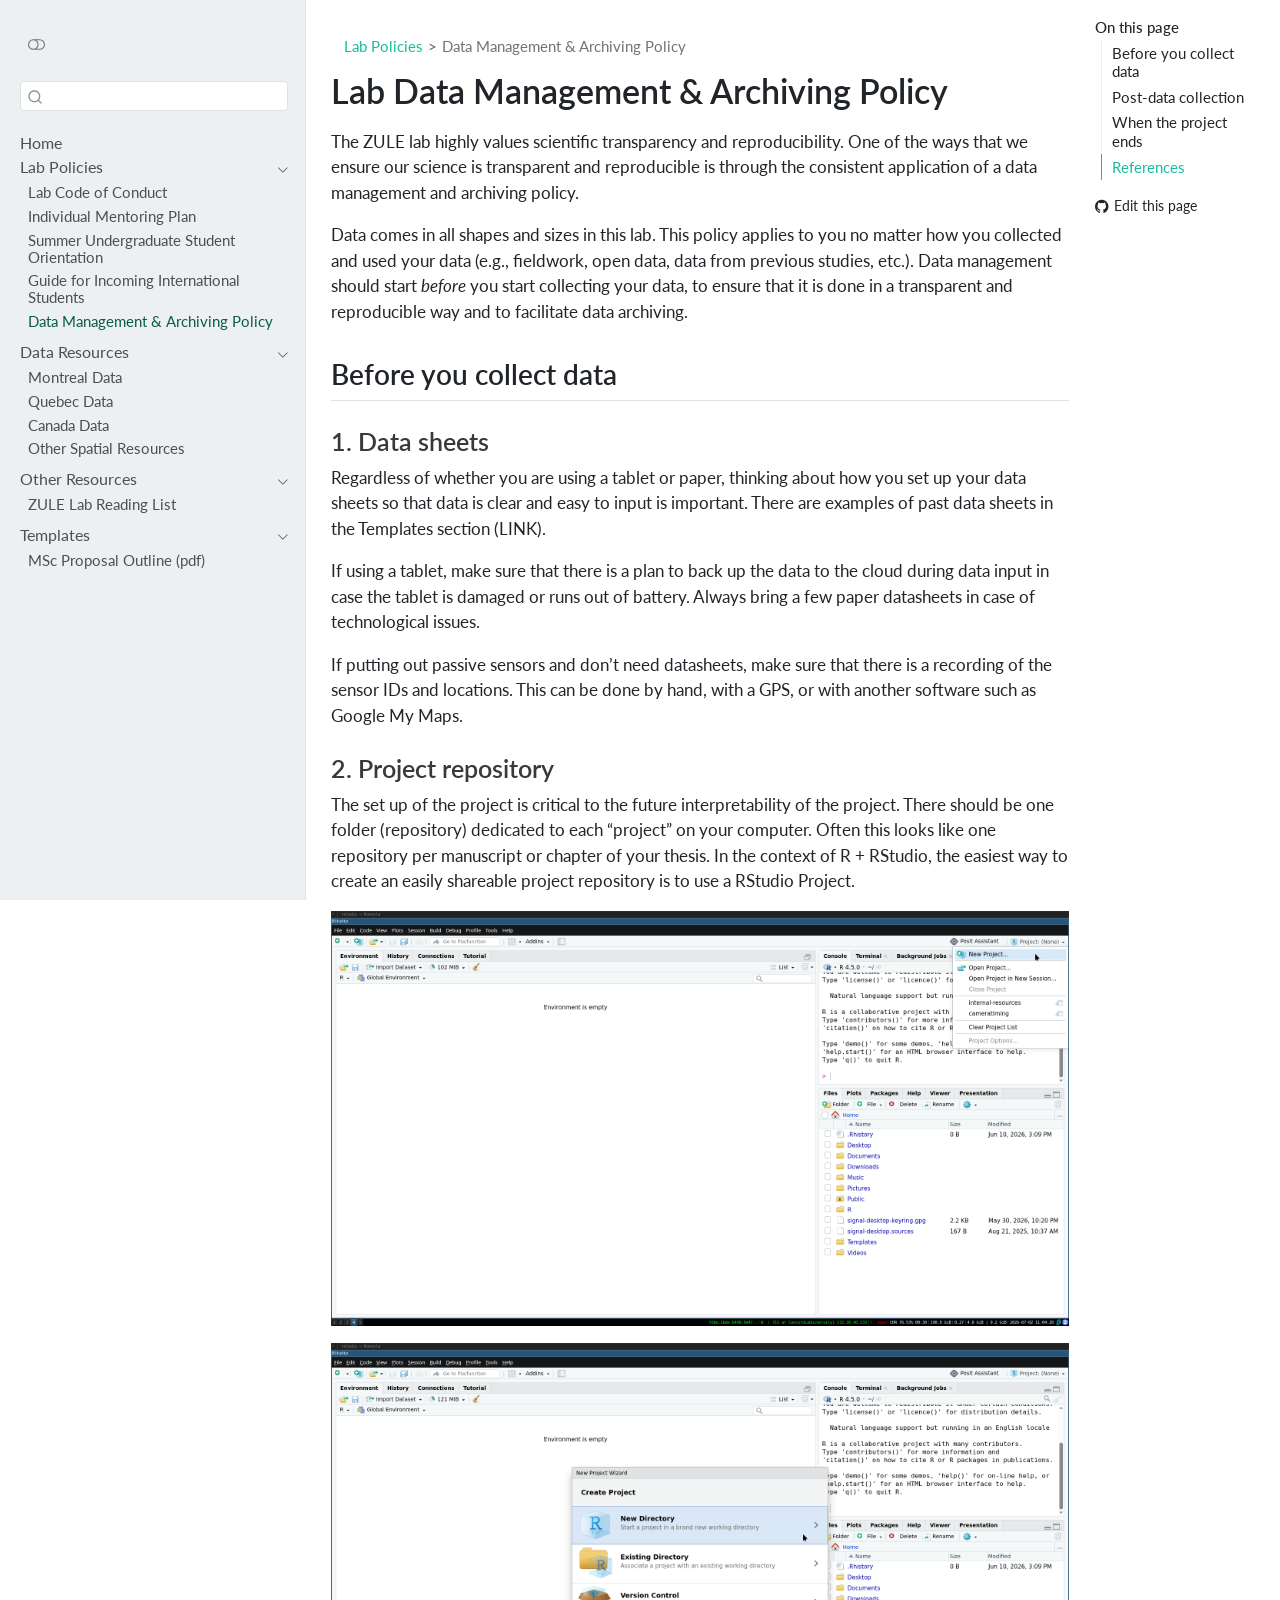
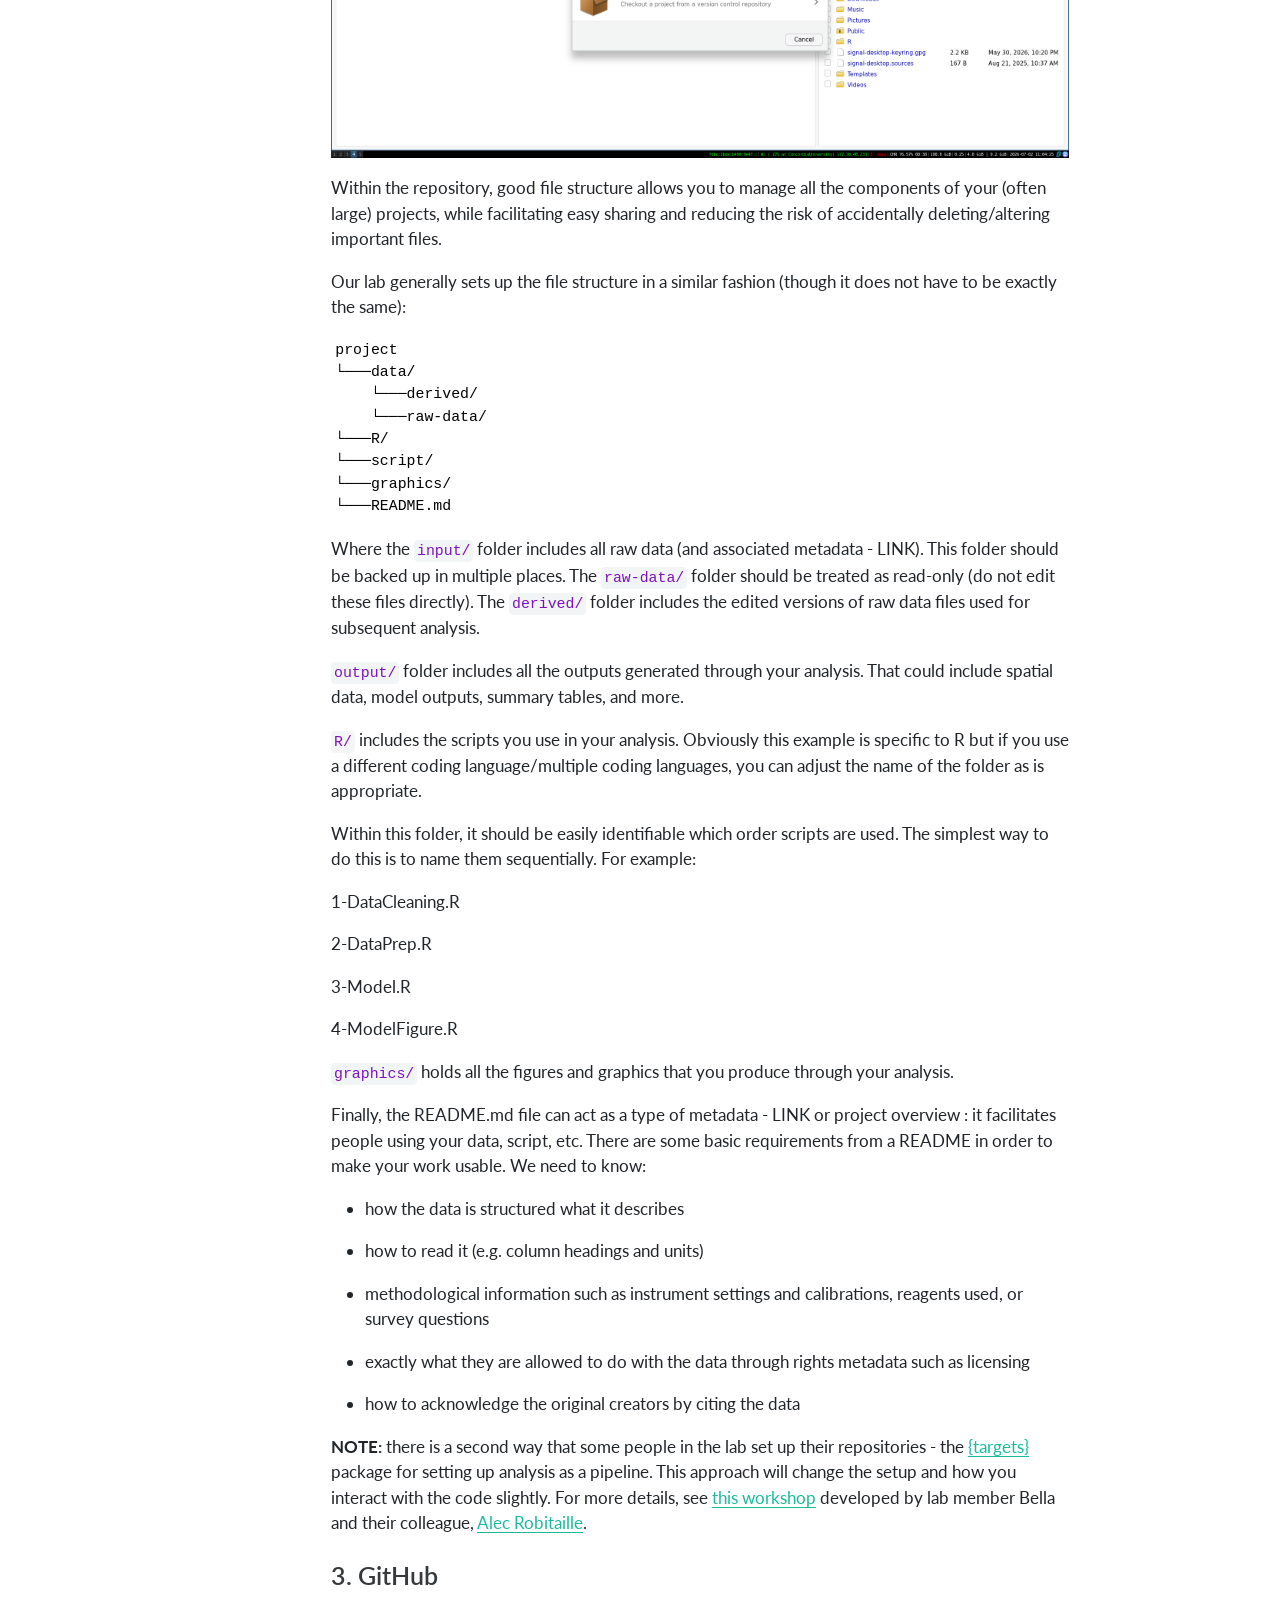
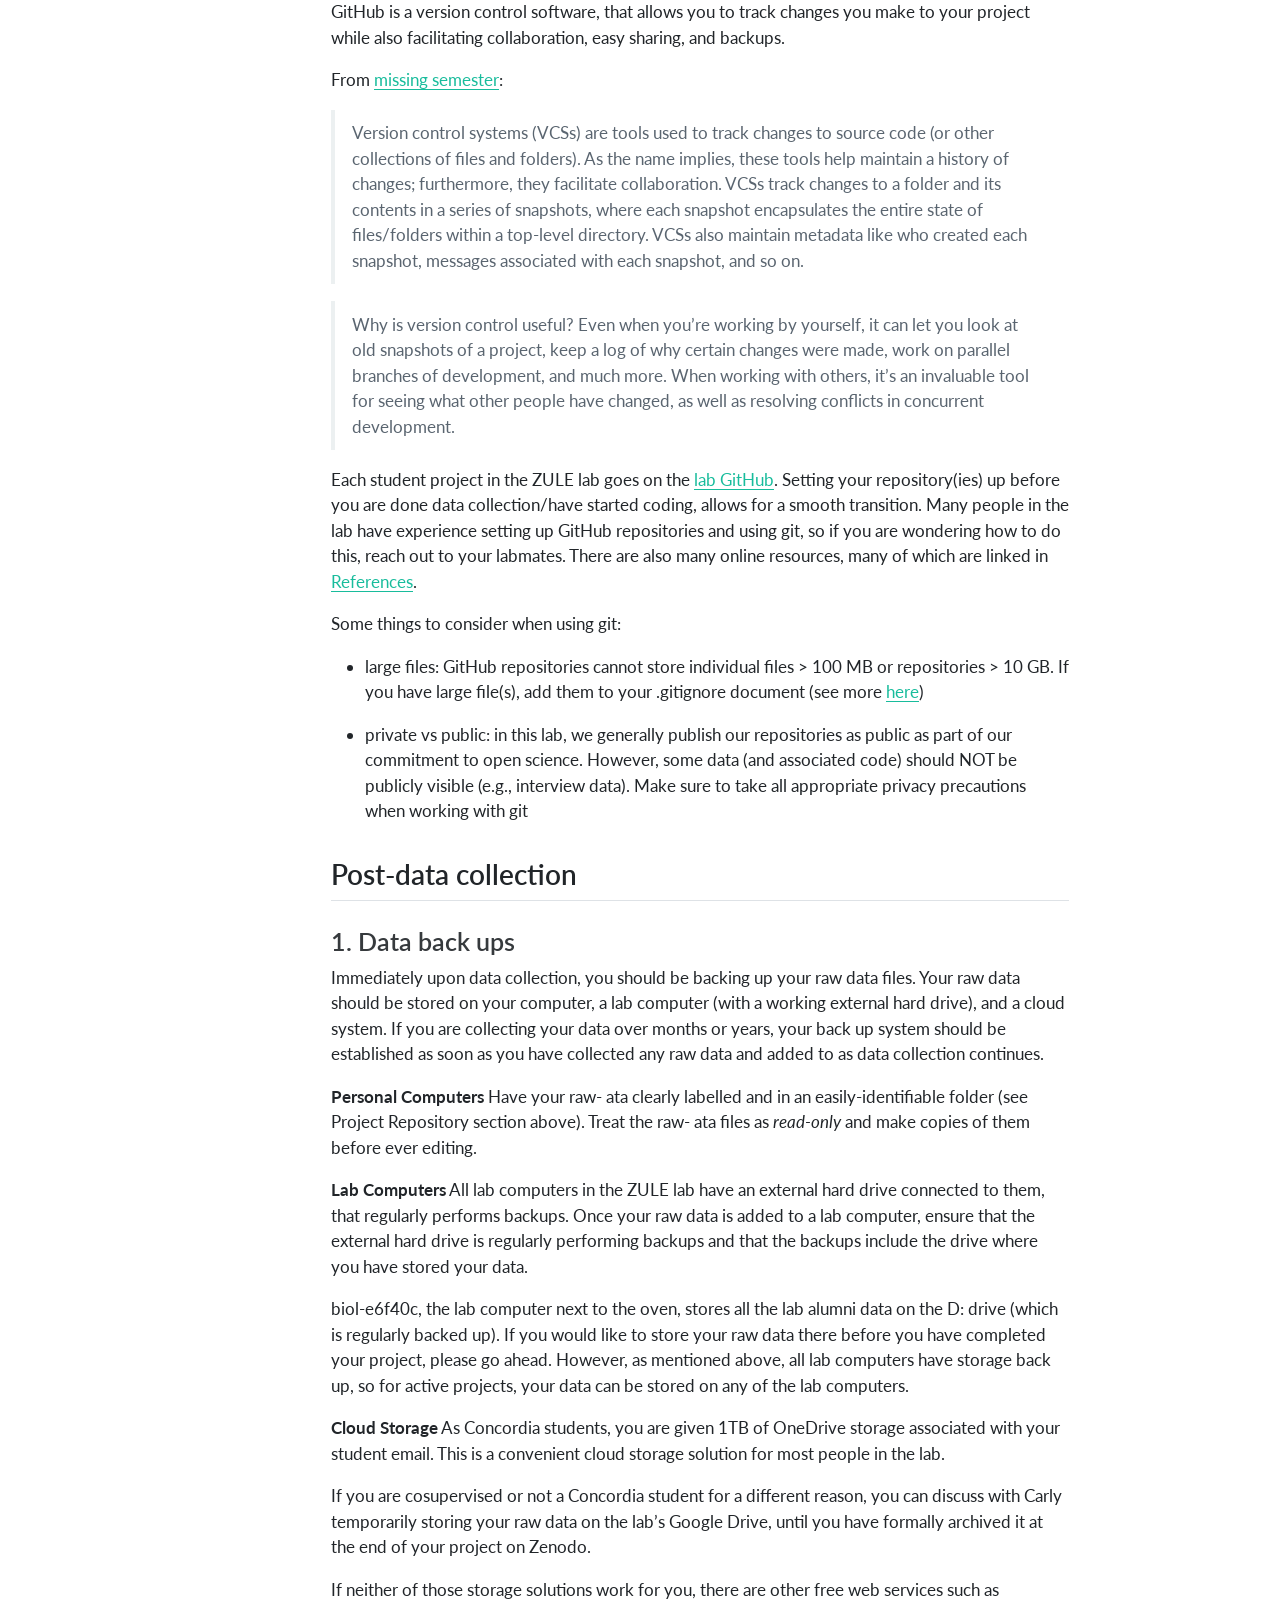
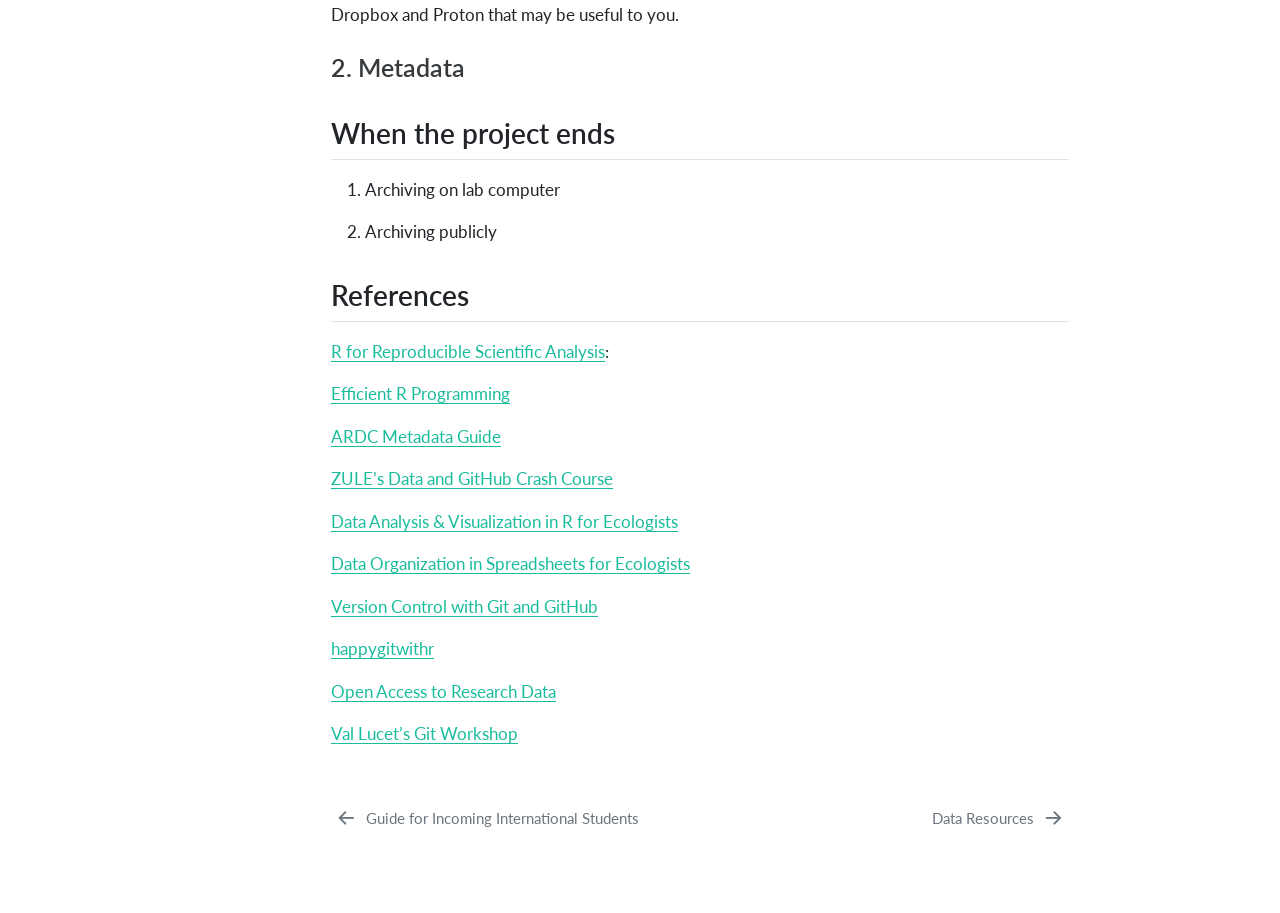
==== commit afc7e9d9: "update data management policies" ====
--- a/docs/policies/06-data-management.html
+++ b/docs/policies/06-data-management.html
@@ -7,7 +7,7 @@
 <meta name="viewport" content="width=device-width, initial-scale=1.0, user-scalable=yes">
 
 
-<title>Untitled – ZULE Lab Resources</title>
+<title>Lab Data Management &amp; Archiving Policy – ZULE Lab Resources</title>
 <style>
 /* Default styles provided by pandoc.
 ** See https://pandoc.org/MANUAL.html#variables-for-html for config info.
@@ -401,8 +401,26 @@
 </nav>
 <div id="quarto-sidebar-glass" class="quarto-sidebar-collapse-item" data-bs-toggle="collapse" data-bs-target=".quarto-sidebar-collapse-item"></div>
 <!-- margin-sidebar -->
-    <div id="quarto-margin-sidebar" class="sidebar margin-sidebar zindex-bottom">
-        
+    <div id="quarto-margin-sidebar" class="sidebar margin-sidebar">
+        <nav id="TOC" role="doc-toc" class="toc-active">
+    <h2 id="toc-title">On this page</h2>
+   
+  <ul>
+  <li><a href="#before-you-collect-data" id="toc-before-you-collect-data" class="nav-link active" data-scroll-target="#before-you-collect-data">Before you collect data</a>
+  <ul class="collapse">
+  <li><a href="#data-sheets" id="toc-data-sheets" class="nav-link" data-scroll-target="#data-sheets">1. Data sheets</a></li>
+  <li><a href="#project-repository" id="toc-project-repository" class="nav-link" data-scroll-target="#project-repository">2. Project repository</a></li>
+  <li><a href="#github" id="toc-github" class="nav-link" data-scroll-target="#github">3. GitHub</a></li>
+  </ul></li>
+  <li><a href="#post-data-collection" id="toc-post-data-collection" class="nav-link" data-scroll-target="#post-data-collection">Post-data collection</a>
+  <ul class="collapse">
+  <li><a href="#data-back-ups" id="toc-data-back-ups" class="nav-link" data-scroll-target="#data-back-ups">1. Data back ups</a></li>
+  <li><a href="#metadata" id="toc-metadata" class="nav-link" data-scroll-target="#metadata">2. Metadata</a></li>
+  </ul></li>
+  <li><a href="#when-the-project-ends" id="toc-when-the-project-ends" class="nav-link" data-scroll-target="#when-the-project-ends">When the project ends</a></li>
+  <li><a href="#references" id="toc-references" class="nav-link" data-scroll-target="#references">References</a></li>
+  </ul>
+<div class="toc-actions"><ul><li><a href="https://github.com/zule-lab/internal-resources/edit/main/policies/06-data-management.qmd" class="toc-action"><i class="bi bi-github"></i>Edit this page</a></li></ul></div></nav>
     </div>
 <!-- main -->
 <main class="content" id="quarto-document-content">
@@ -410,7 +428,7 @@
 
 <header id="title-block-header" class="quarto-title-block default"><nav class="quarto-page-breadcrumbs quarto-title-breadcrumbs d-none d-lg-block" aria-label="breadcrumb"><ol class="breadcrumb"><li class="breadcrumb-item"><a href="../policies/00-policies.html">Lab Policies</a></li><li class="breadcrumb-item"><a href="../policies/06-data-management.html">Data Management &amp; Archiving Policy</a></li></ol></nav>
 <div class="quarto-title">
-<h1 class="title">Untitled</h1>
+<h1 class="title">Lab Data Management &amp; Archiving Policy</h1>
 </div>
 
 
@@ -427,8 +445,106 @@
 </header>
 
 
-
-
+<p>The ZULE lab highly values scientific transparency and reproducibility. One of the ways that we ensure our science is transparent and reproducible is through the consistent application of a data management and archiving policy.</p>
+<p>Data comes in all shapes and sizes in this lab. This policy applies to you no matter how you collected and used your data (e.g., fieldwork, open data, data from previous studies, etc.). Data management should start <em>before</em> you start collecting your data, to ensure that it is done in a transparent and reproducible way and to facilitate data archiving.</p>
+<section id="before-you-collect-data" class="level2">
+<h2 class="anchored" data-anchor-id="before-you-collect-data">Before you collect data</h2>
+<section id="data-sheets" class="level3">
+<h3 class="anchored" data-anchor-id="data-sheets">1. Data sheets</h3>
+<p>Regardless of whether you are using a tablet or paper, thinking about how you set up your data sheets so that data is clear and easy to input is important. There are examples of past data sheets in the Templates section (LINK).</p>
+<p>If using a tablet, make sure that there is a plan to back up the data to the cloud during data input in case the tablet is damaged or runs out of battery. Always bring a few paper datasheets in case of technological issues.</p>
+<p>If putting out passive sensors and don’t need datasheets, make sure that there is a recording of the sensor IDs and locations. This can be done by hand, with a GPS, or with another software such as Google My Maps.</p>
+</section>
+<section id="project-repository" class="level3">
+<h3 class="anchored" data-anchor-id="project-repository">2. Project repository</h3>
+<p>The set up of the project is critical to the future interpretability of the project. There should be one folder (repository) dedicated to each “project” on your computer. Often this looks like one repository per manuscript or chapter of your thesis. In the context of R + RStudio, the easiest way to create an easily shareable project repository is to use a RStudio Project.</p>
+<p><img src="../imgs/project-1.png" class="img-fluid"></p>
+<p><img src="../imgs/project-2.png" class="img-fluid"></p>
+<p>Within the repository, good file structure allows you to manage all the components of your (often large) projects, while facilitating easy sharing and reducing the risk of accidentally deleting/altering important files.</p>
+<p>Our lab generally sets up the file structure in a similar fashion (though it does not have to be exactly the same):</p>
+<pre><code>project
+└───data/
+    └───derived/
+    └───raw-data/
+└───R/
+└───script/
+└───graphics/
+└───README.md</code></pre>
+<p>Where the <code>input/</code> folder includes all raw data (and associated metadata - LINK). This folder should be backed up in multiple places. The <code>raw-data/</code> folder should be treated as read-only (do not edit these files directly). The <code>derived/</code> folder includes the edited versions of raw data files used for subsequent analysis.</p>
+<p><code>output/</code> folder includes all the outputs generated through your analysis. That could include spatial data, model outputs, summary tables, and more.</p>
+<p><code>R/</code> includes the scripts you use in your analysis. Obviously this example is specific to R but if you use a different coding language/multiple coding languages, you can adjust the name of the folder as is appropriate.</p>
+<p>Within this folder, it should be easily identifiable which order scripts are used. The simplest way to do this is to name them sequentially. For example:</p>
+<p>1-DataCleaning.R</p>
+<p>2-DataPrep.R</p>
+<p>3-Model.R</p>
+<p>4-ModelFigure.R</p>
+<p><code>graphics/</code> holds all the figures and graphics that you produce through your analysis.</p>
+<p>Finally, the README.md file can act as a type of metadata - LINK or project overview : it facilitates people using your data, script, etc. There are some basic requirements from a README in order to make your work usable. We need to know:</p>
+<ul>
+<li><p>how the data is structured what it describes</p></li>
+<li><p>how to read it (e.g.&nbsp;column headings and units)</p></li>
+<li><p>methodological information such as instrument settings and calibrations, reagents used, or survey questions</p></li>
+<li><p>exactly what they are allowed to do with the data through rights metadata such as licensing</p></li>
+<li><p>how to acknowledge the original creators by citing the data</p></li>
+</ul>
+<p><strong>NOTE:</strong> there is a second way that some people in the lab set up their repositories - the <a href="https://books.ropensci.org/targets/">{targets}</a> package for setting up analysis as a pipeline. This approach will change the setup and how you interact with the code slightly. For more details, see <a href="https://robitalec.github.io/reproducible-workflows-workshop/">this workshop</a> developed by lab member Bella and their colleague, <a href="https://robitalec.ca/">Alec Robitaille</a>.</p>
+</section>
+<section id="github" class="level3">
+<h3 class="anchored" data-anchor-id="github">3. GitHub</h3>
+<p>GitHub is a version control software, that allows you to track changes you make to your project while also facilitating collaboration, easy sharing, and backups.</p>
+<p>From <a href="https://missing.csail.mit.edu/2020/version-control/">missing semester</a>:</p>
+<blockquote class="blockquote">
+<p>Version control systems (VCSs) are tools used to track changes to source code (or other collections of files and folders). As the name implies, these tools help maintain a history of changes; furthermore, they facilitate collaboration. VCSs track changes to a folder and its contents in a series of snapshots, where each snapshot encapsulates the entire state of files/folders within a top-level directory. VCSs also maintain metadata like who created each snapshot, messages associated with each snapshot, and so on.</p>
+</blockquote>
+<blockquote class="blockquote">
+<p>Why is version control useful? Even when you’re working by yourself, it can let you look at old snapshots of a project, keep a log of why certain changes were made, work on parallel branches of development, and much more. When working with others, it’s an invaluable tool for seeing what other people have changed, as well as resolving conflicts in concurrent development.</p>
+</blockquote>
+<p>Each student project in the ZULE lab goes on the <a href="https://github.com/zule-lab/">lab GitHub</a>. Setting your repository(ies) up before you are done data collection/have started coding, allows for a smooth transition. Many people in the lab have experience setting up GitHub repositories and using git, so if you are wondering how to do this, reach out to your labmates. There are also many online resources, many of which are linked in <a href="#references">References</a>.</p>
+<p>Some things to consider when using git:</p>
+<ul>
+<li><p>large files: GitHub repositories cannot store individual files &gt; 100 MB or repositories &gt; 10 GB. If you have large file(s), add them to your .gitignore document (see more <a href="https://git-scm.com/docs/gitignore">here</a>)</p></li>
+<li><p>private vs public: in this lab, we generally publish our repositories as public as part of our commitment to open science. However, some data (and associated code) should NOT be publicly visible (e.g., interview data). Make sure to take all appropriate privacy precautions when working with git</p></li>
+</ul>
+</section>
+</section>
+<section id="post-data-collection" class="level2">
+<h2 class="anchored" data-anchor-id="post-data-collection">Post-data collection</h2>
+<section id="data-back-ups" class="level3">
+<h3 class="anchored" data-anchor-id="data-back-ups">1. Data back ups</h3>
+<p>Immediately upon data collection, you should be backing up your raw data files. Your raw data should be stored on your computer, a lab computer (with a working external hard drive), and a cloud system. If you are collecting your data over months or years, your back up system should be established as soon as you have collected any raw data and added to as data collection continues.</p>
+<p><strong>Personal Computers</strong> Have your raw- ata clearly labelled and in an easily-identifiable folder (see Project Repository section above). Treat the raw- ata files as <em>read-only</em> and make copies of them before ever editing.</p>
+<p><strong>Lab Computers</strong> All lab computers in the ZULE lab have an external hard drive connected to them, that regularly performs backups. Once your raw data is added to a lab computer, ensure that the external hard drive is regularly performing backups and that the backups include the drive where you have stored your data.</p>
+<p>biol-e6f40c, the lab computer next to the oven, stores all the lab alumni data on the D: drive (which is regularly backed up). If you would like to store your raw data there before you have completed your project, please go ahead. However, as mentioned above, all lab computers have storage back up, so for active projects, your data can be stored on any of the lab computers.</p>
+<p><strong>Cloud Storage</strong> As Concordia students, you are given 1TB of OneDrive storage associated with your student email. This is a convenient cloud storage solution for most people in the lab.</p>
+<p>If you are cosupervised or not a Concordia student for a different reason, you can discuss with Carly temporarily storing your raw data on the lab’s Google Drive, until you have formally archived it at the end of your project on Zenodo.</p>
+<p>If neither of those storage solutions work for you, there are other free web services such as Dropbox and Proton that may be useful to you.</p>
+</section>
+<section id="metadata" class="level3">
+<h3 class="anchored" data-anchor-id="metadata">2. Metadata</h3>
+</section>
+</section>
+<section id="when-the-project-ends" class="level2">
+<h2 class="anchored" data-anchor-id="when-the-project-ends">When the project ends</h2>
+<ol type="1">
+<li><p>Archiving on lab computer</p></li>
+<li><p>Archiving publicly</p></li>
+</ol>
+</section>
+<section id="references" class="level2">
+<h2 class="anchored" data-anchor-id="references">References</h2>
+<p><a href="https://swcarpentry.github.io/r-novice-gapminder/index.html">R for Reproducible Scientific Analysis</a>:</p>
+<p><a href="https://csgillespie.github.io/efficientR/set-up.html#project-management">Efficient R Programming</a></p>
+<p><a href="https://zenodo.org/record/6459832">ARDC Metadata Guide</a></p>
+<p><a href="https://zule-lab.github.io/data-github-workshop/">ZULE’s Data and GitHub Crash Course</a></p>
+<p><a href="https://datacarpentry.org/R-ecology-lesson/index.html">Data Analysis &amp; Visualization in R for Ecologists</a></p>
+<p><a href="https://datacarpentry.org/R-ecology-lesson/index.html">Data Organization in Spreadsheets for Ecologists</a></p>
+<p><a href="https://biostats-r.github.io/biostats/github/">Version Control with Git and GitHub</a></p>
+<p><a href="https://happygitwithr.com/">happygitwithr</a></p>
+<p><a href="https://www.uib.no/en/ub/111372/open-access-research-data#metadata-describe-your-data">Open Access to Research Data</a></p>
+<p><a href="https://vlucet.github.io/git-and-github-with-r-workshop/">Val Lucet’s Git Workshop</a></p>
+
+
+</section>
 
 </main> <!-- /main -->
 <script id="quarto-html-after-body" type="application/javascript">
@@ -861,4 +977,4 @@
 
 
 
-<footer class="footer"><div class="nav-footer"><div class="nav-footer-center"><div class="toc-actions"><ul><li><a href="https://github.com/zule-lab/internal-resources/edit/main/policies/06-data-management.qmd" class="toc-action"><i class="bi bi-github"></i>Edit this page</a></li></ul></div></div></div></footer></body></html>+<footer class="footer"><div class="nav-footer"><div class="nav-footer-center"><div class="toc-actions d-sm-block d-md-none"><ul><li><a href="https://github.com/zule-lab/internal-resources/edit/main/policies/06-data-management.qmd" class="toc-action"><i class="bi bi-github"></i>Edit this page</a></li></ul></div></div></div></footer></body></html>
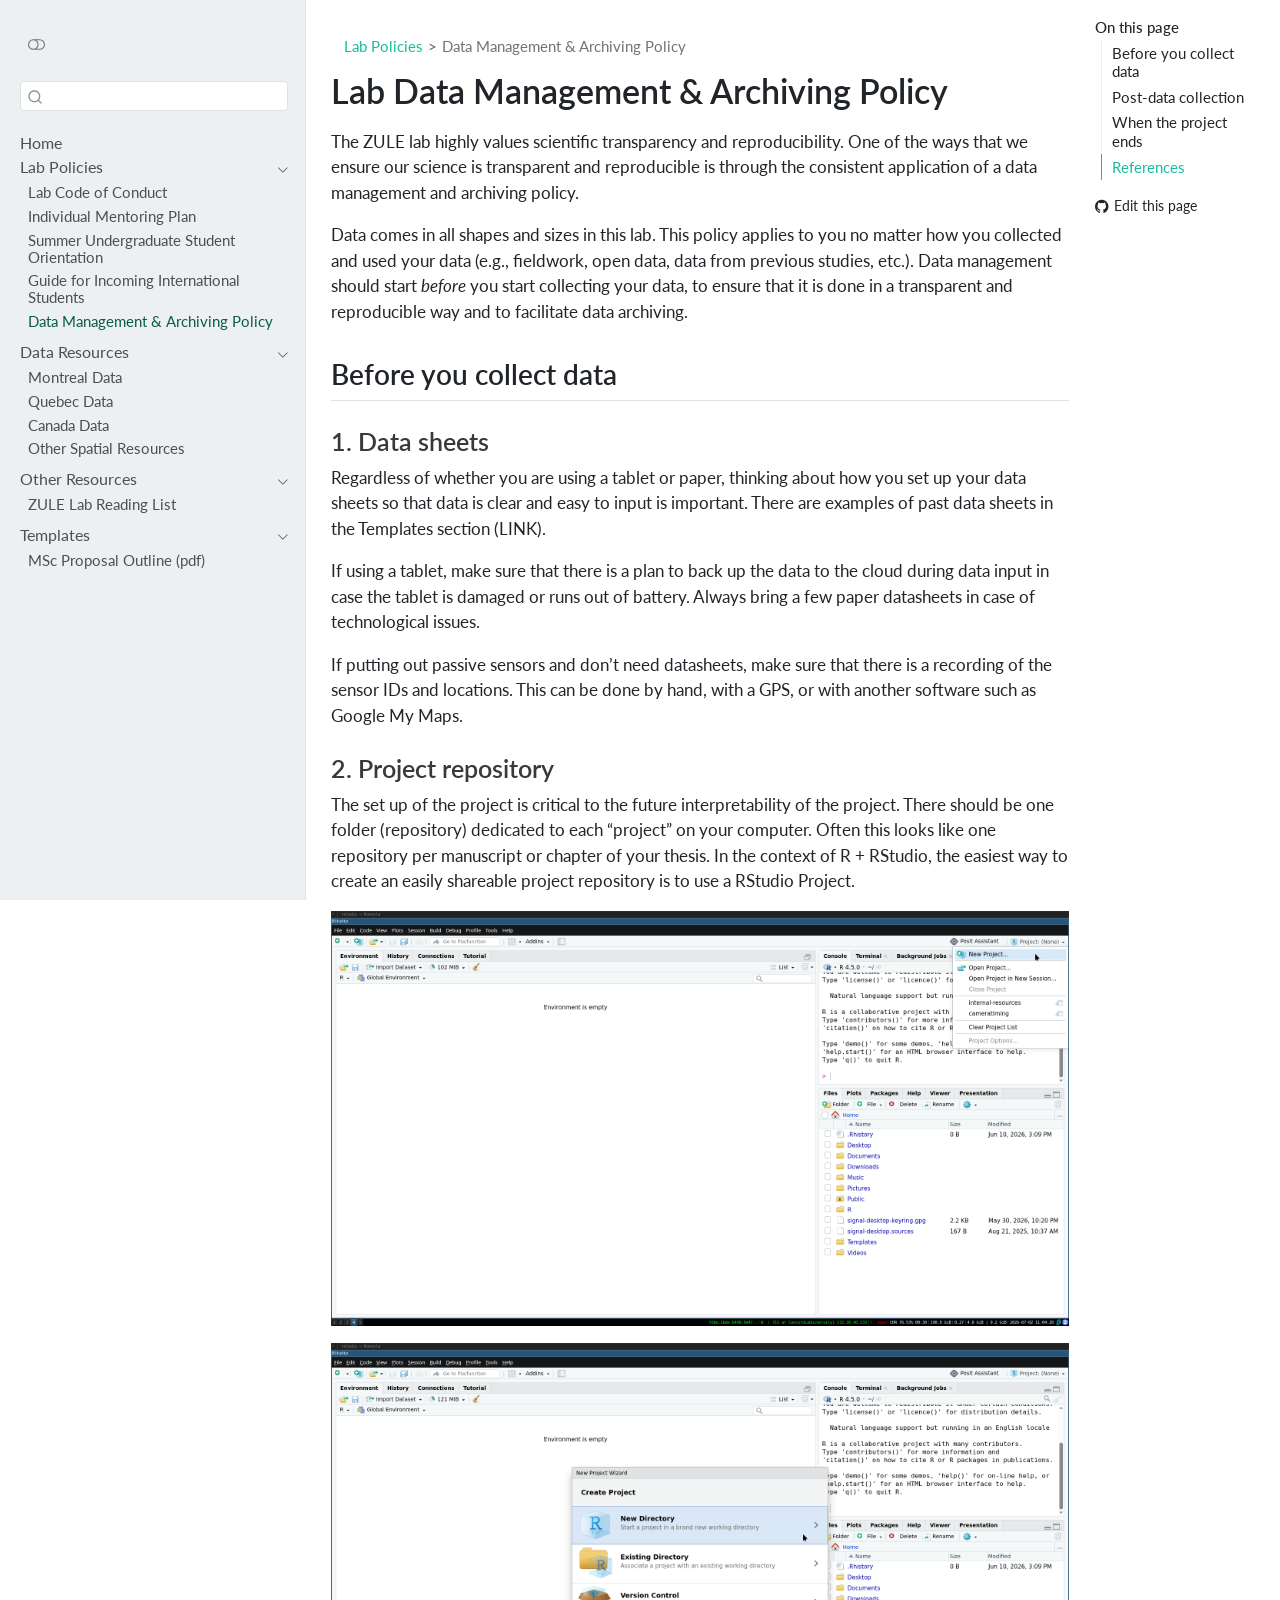
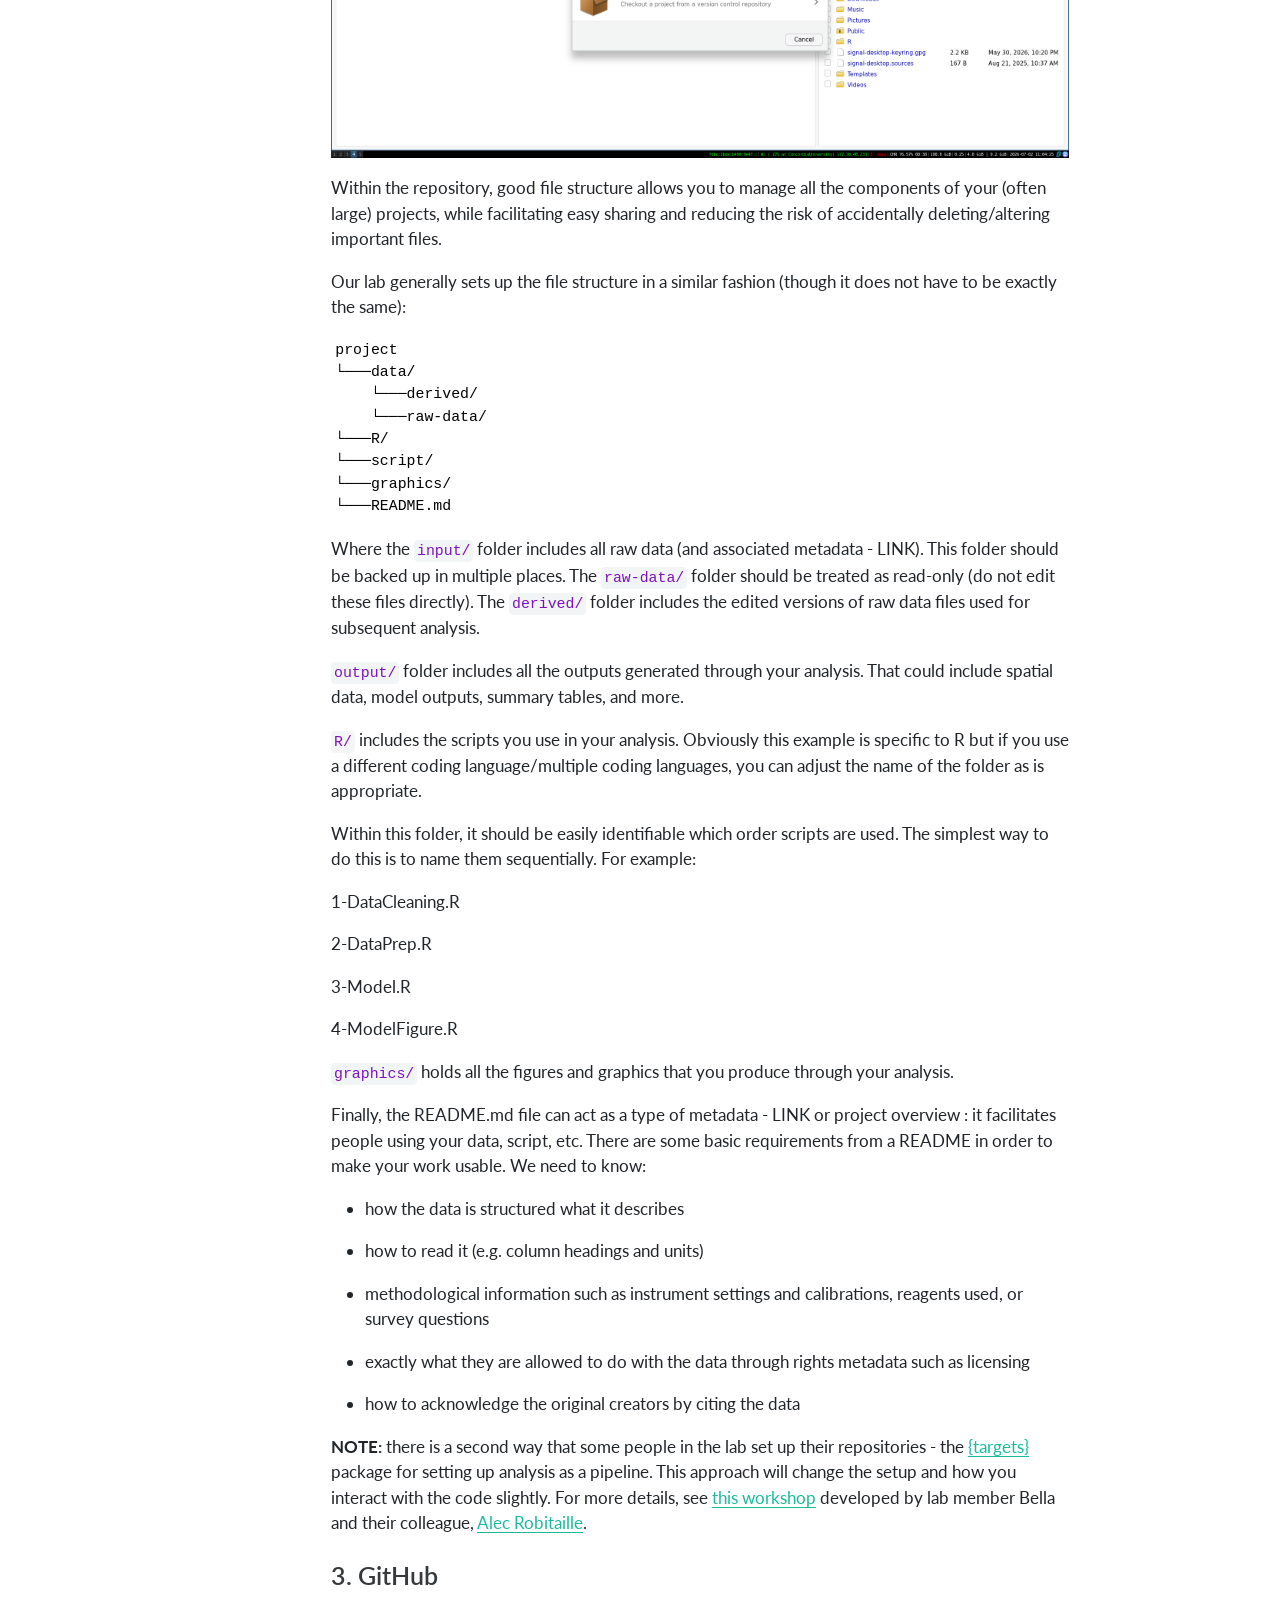
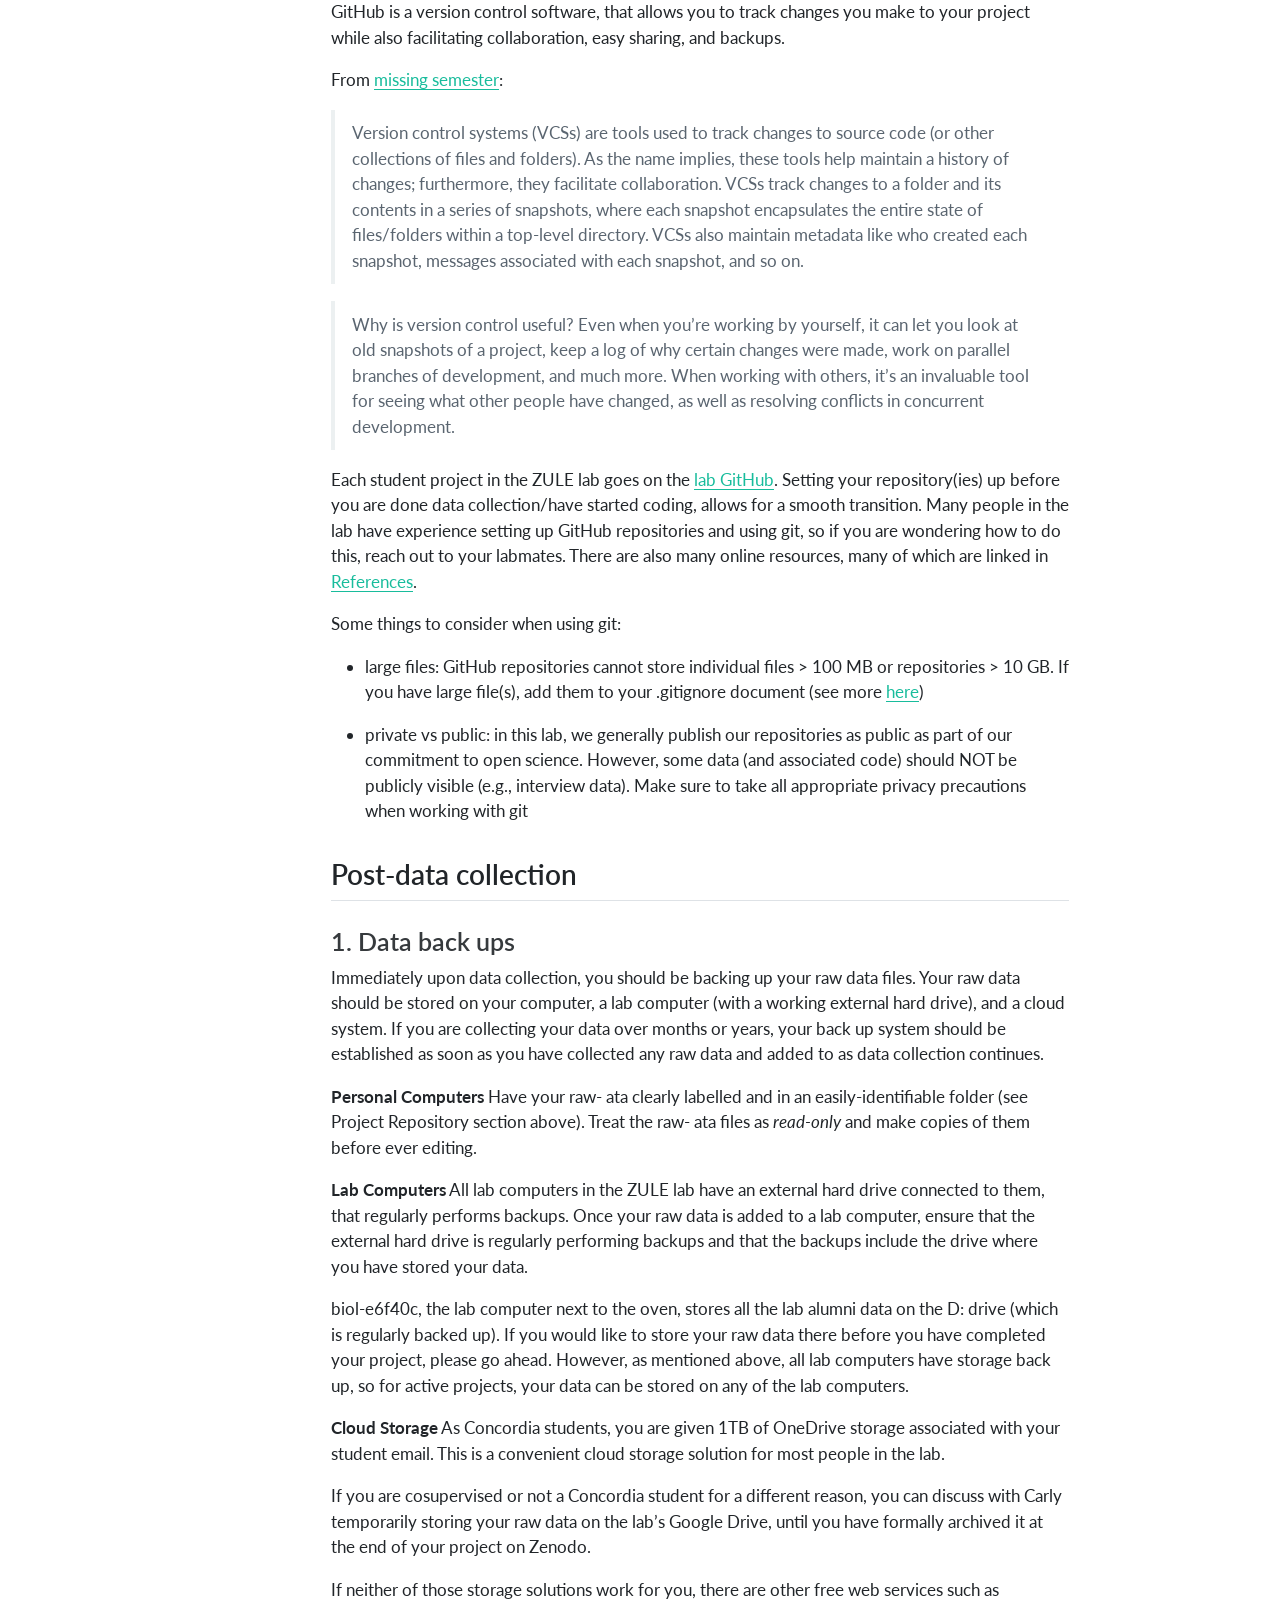
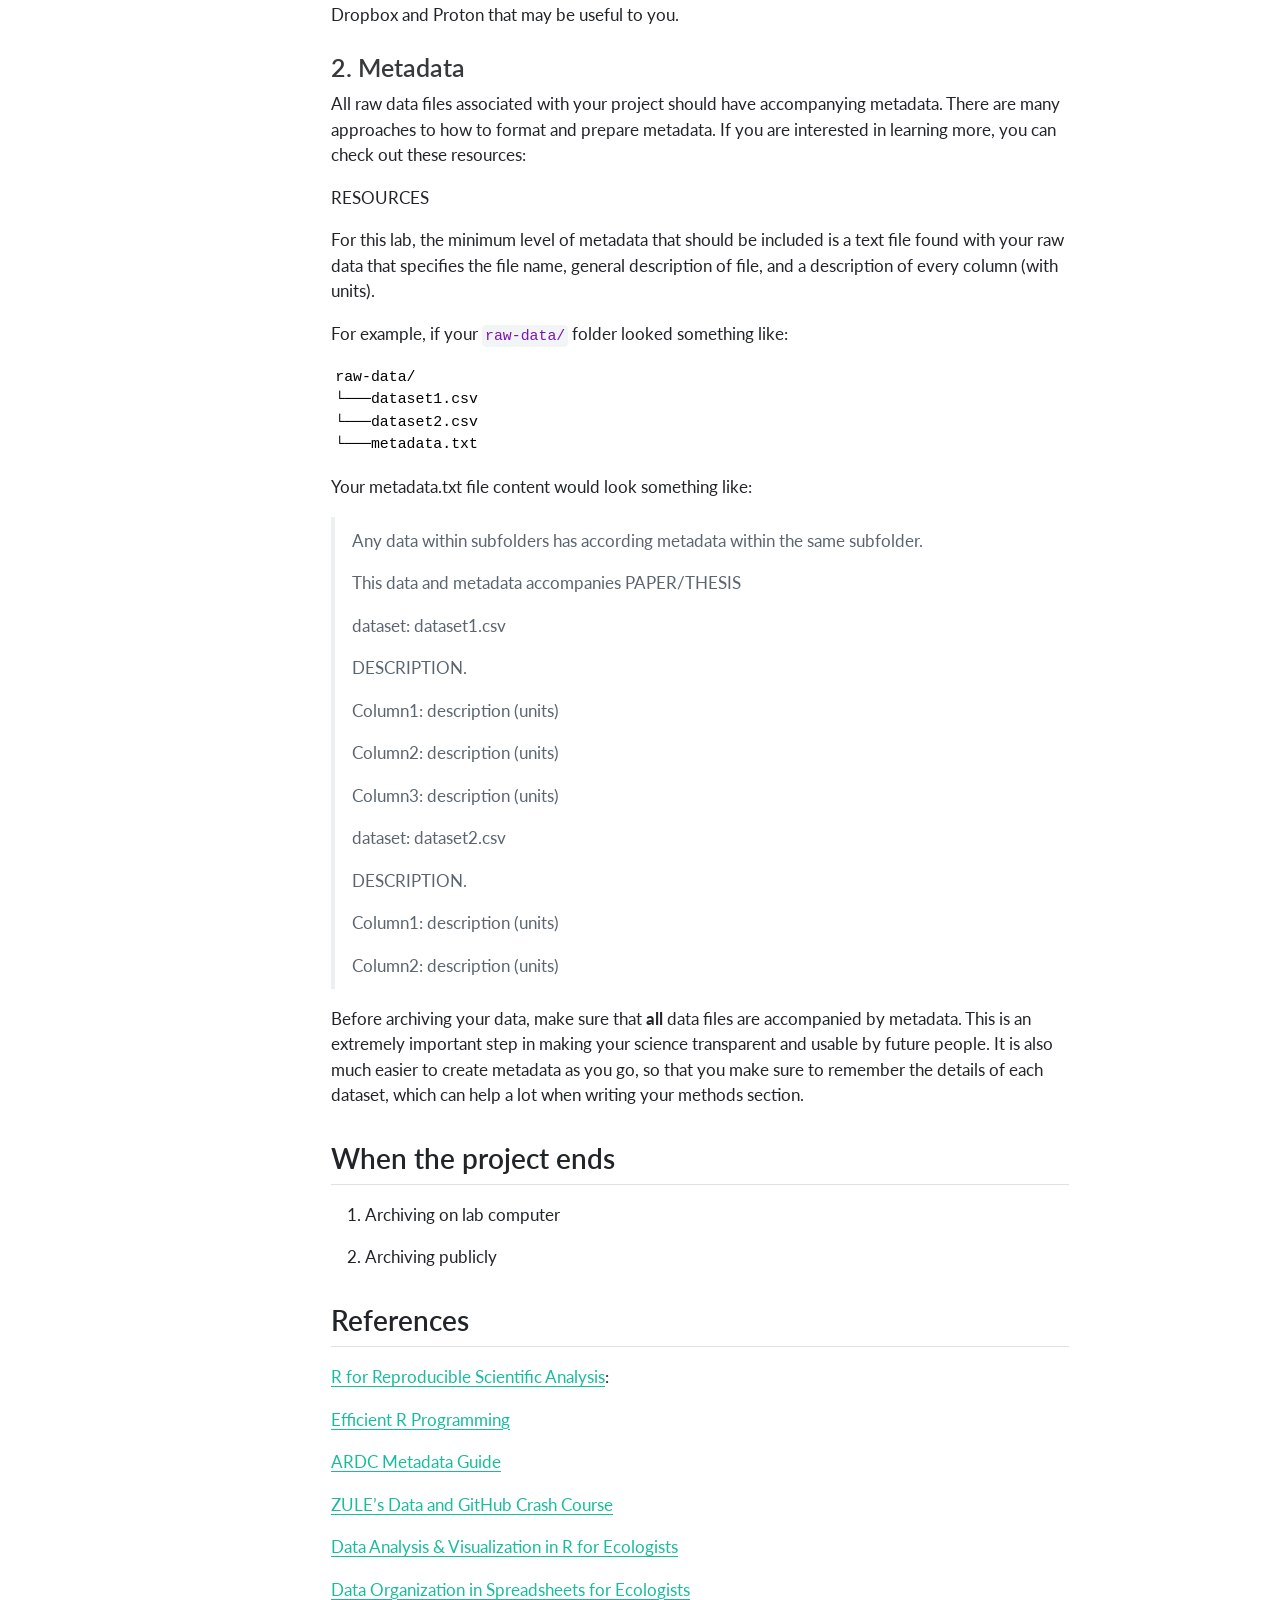
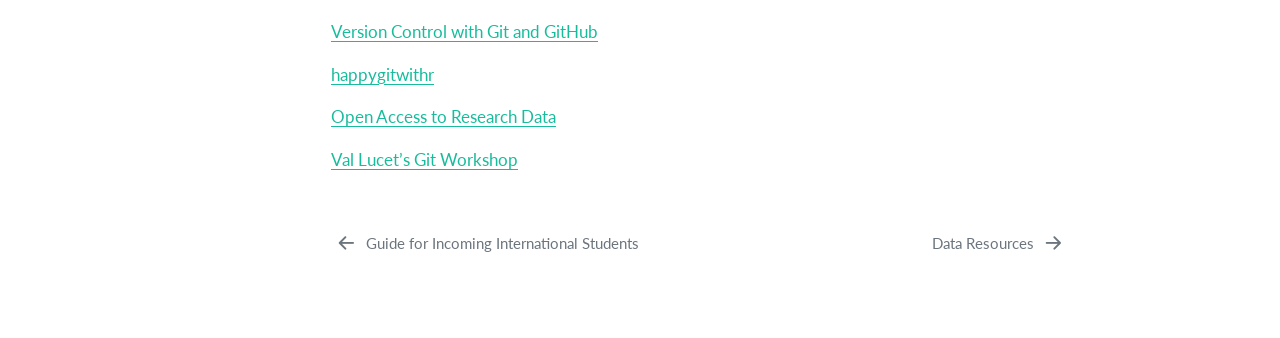
==== commit 555ecbed: "include metadata" ====
--- a/docs/policies/06-data-management.html
+++ b/docs/policies/06-data-management.html
@@ -521,6 +521,29 @@
 </section>
 <section id="metadata" class="level3">
 <h3 class="anchored" data-anchor-id="metadata">2. Metadata</h3>
+<p>All raw data files associated with your project should have accompanying metadata. There are many approaches to how to format and prepare metadata. If you are interested in learning more, you can check out these resources:</p>
+<p>RESOURCES</p>
+<p>For this lab, the minimum level of metadata that should be included is a text file found with your raw data that specifies the file name, general description of file, and a description of every column (with units).</p>
+<p>For example, if your <code>raw-data/</code> folder looked something like:</p>
+<pre><code>raw-data/
+└───dataset1.csv
+└───dataset2.csv
+└───metadata.txt</code></pre>
+<p>Your metadata.txt file content would look something like:</p>
+<blockquote class="blockquote">
+<p>Any data within subfolders has according metadata within the same subfolder.</p>
+<p>This data and metadata accompanies PAPER/THESIS</p>
+<p>dataset: dataset1.csv</p>
+<p>DESCRIPTION.</p>
+<p>Column1: description (units)</p>
+<p>Column2: description (units)</p>
+<p>Column3: description (units)</p>
+<p>dataset: dataset2.csv</p>
+<p>DESCRIPTION.</p>
+<p>Column1: description (units)</p>
+<p>Column2: description (units)</p>
+</blockquote>
+<p>Before archiving your data, make sure that <strong>all</strong> data files are accompanied by metadata. This is an extremely important step in making your science transparent and usable by future people. It is also much easier to create metadata as you go, so that you make sure to remember the details of each dataset, which can help a lot when writing your methods section.</p>
 </section>
 </section>
 <section id="when-the-project-ends" class="level2">
